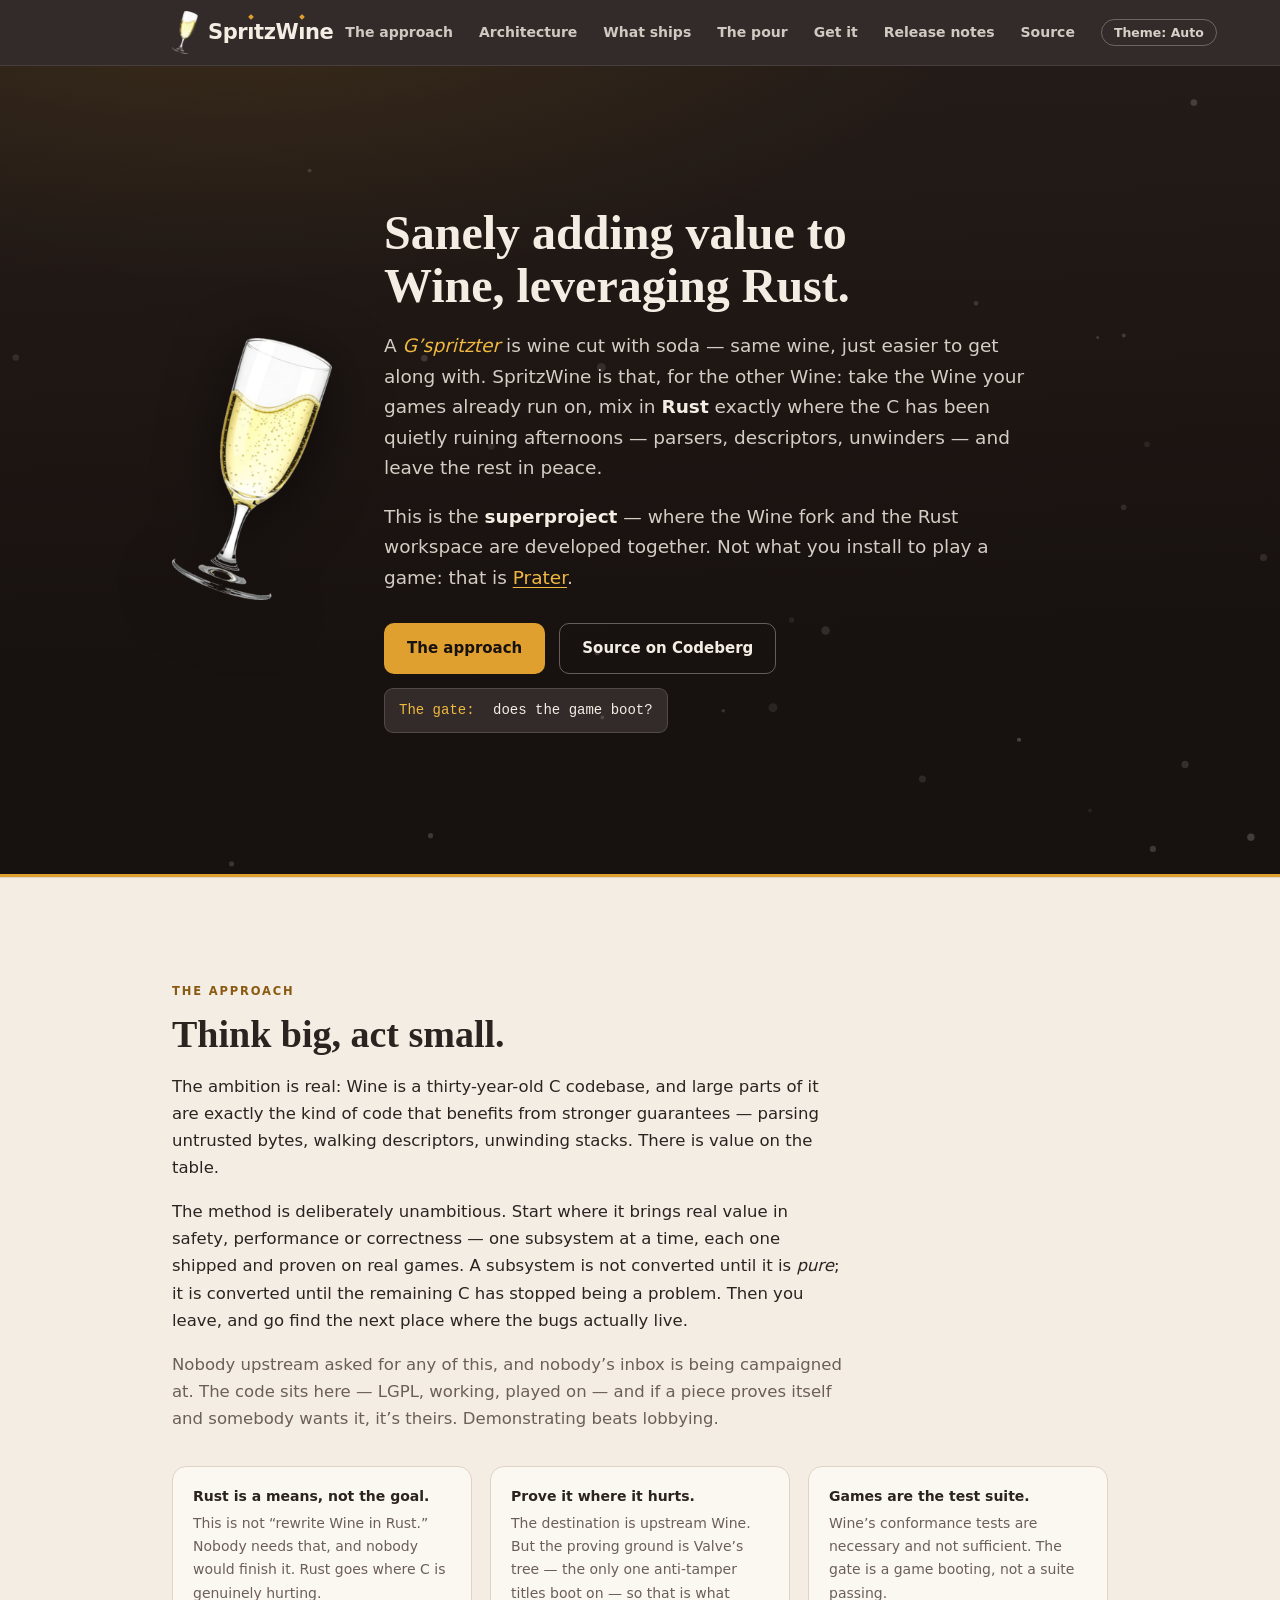
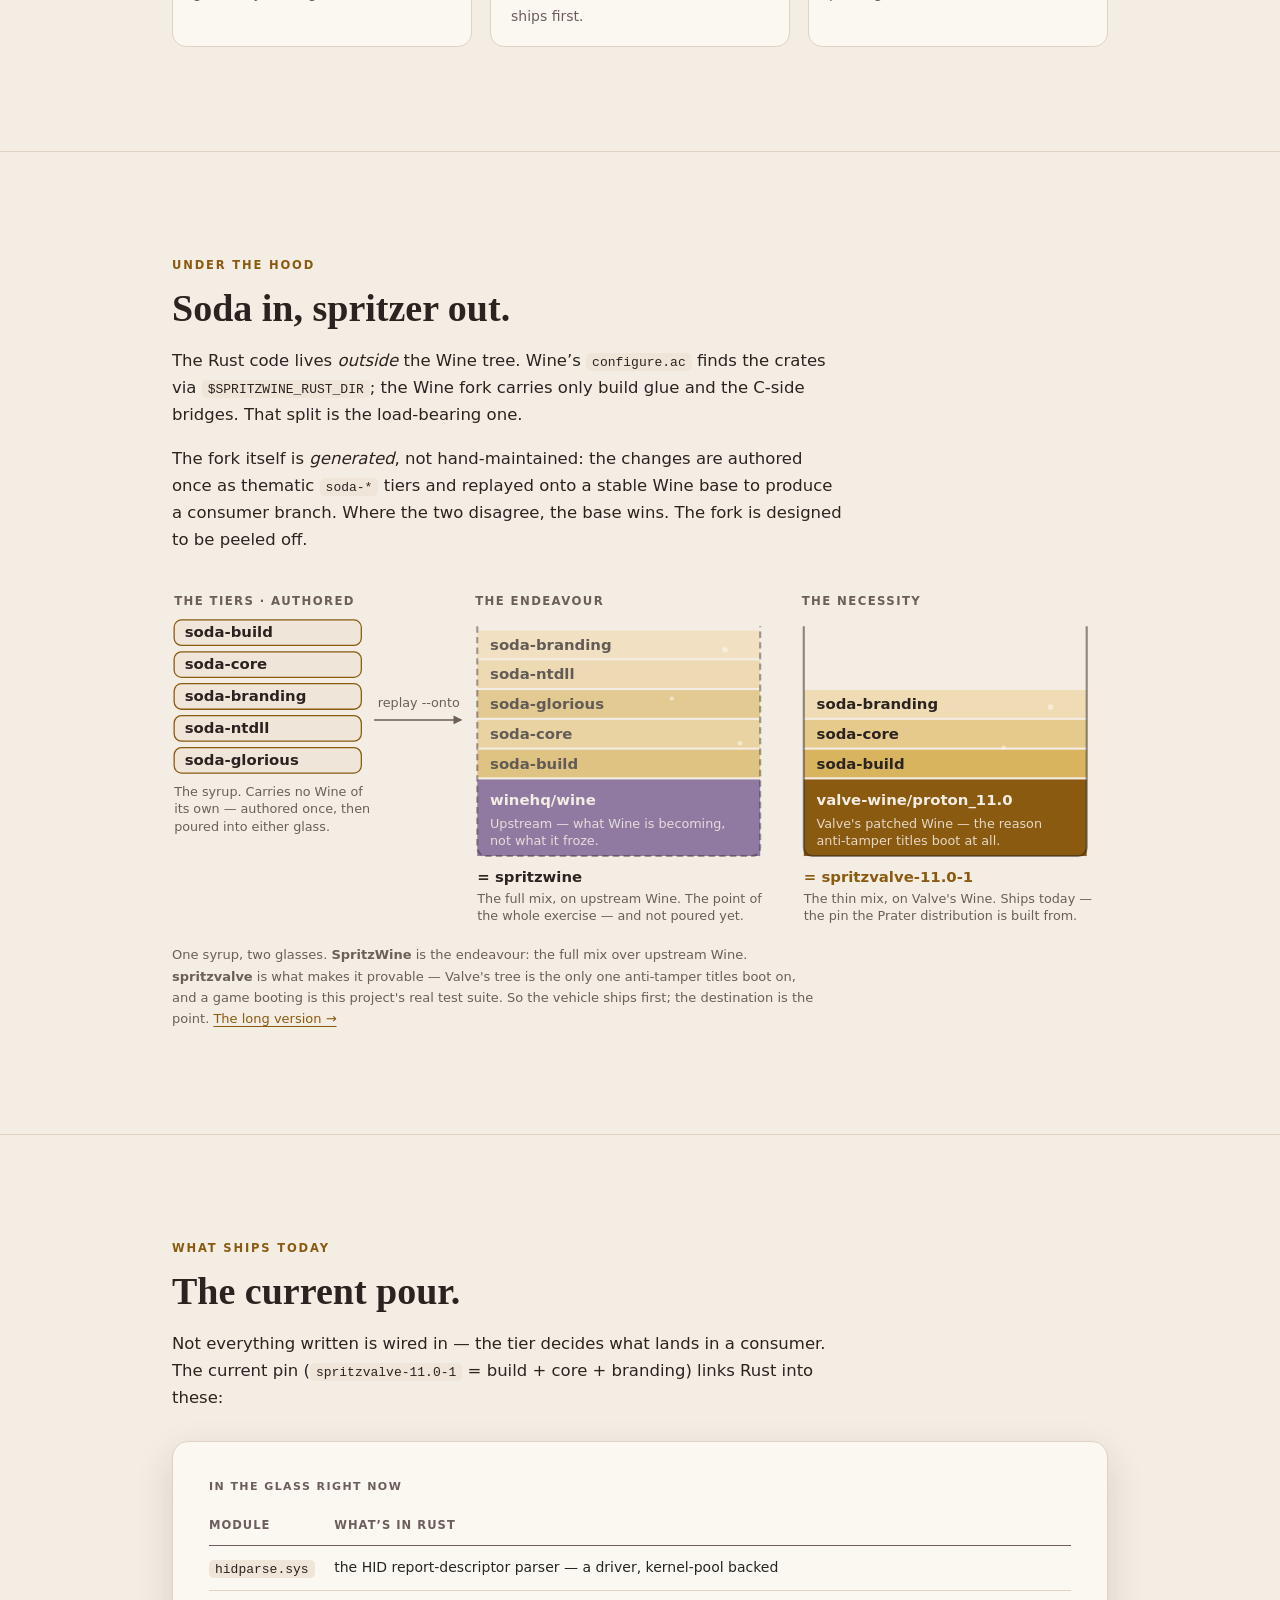
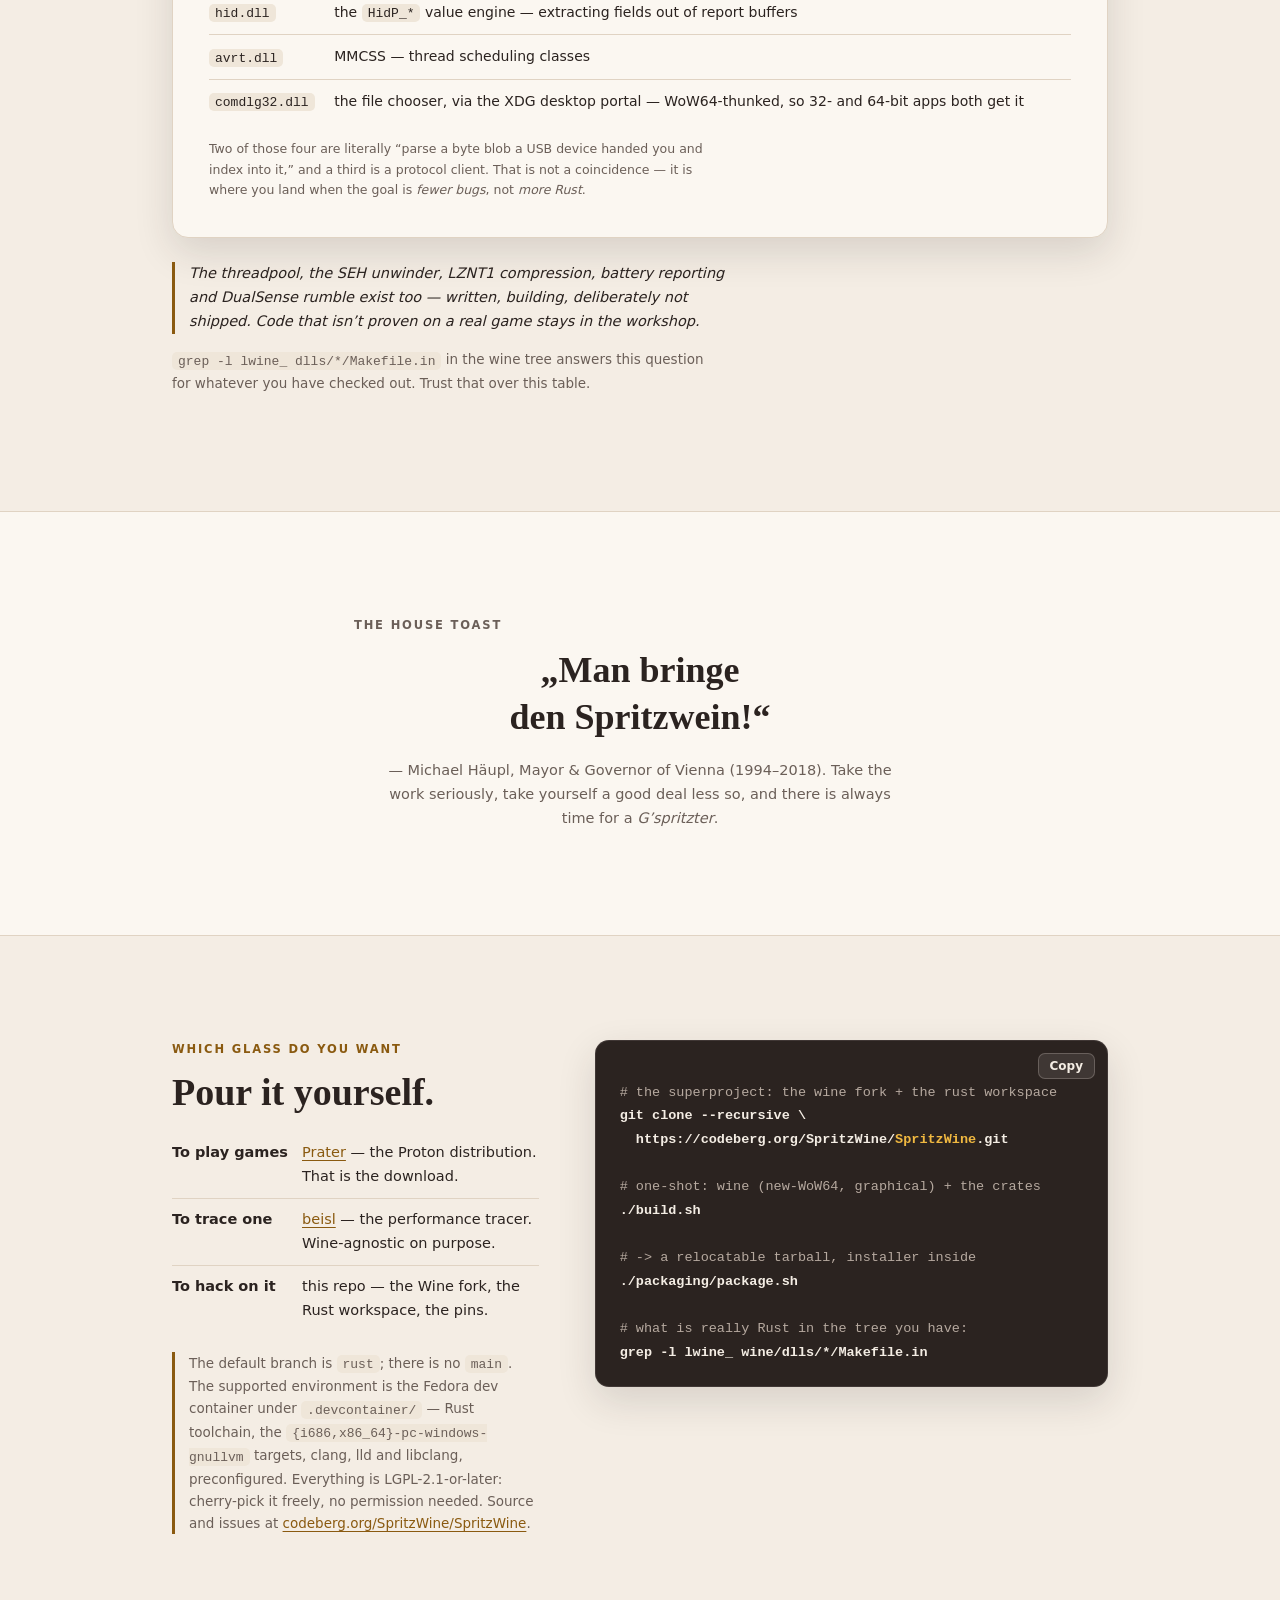
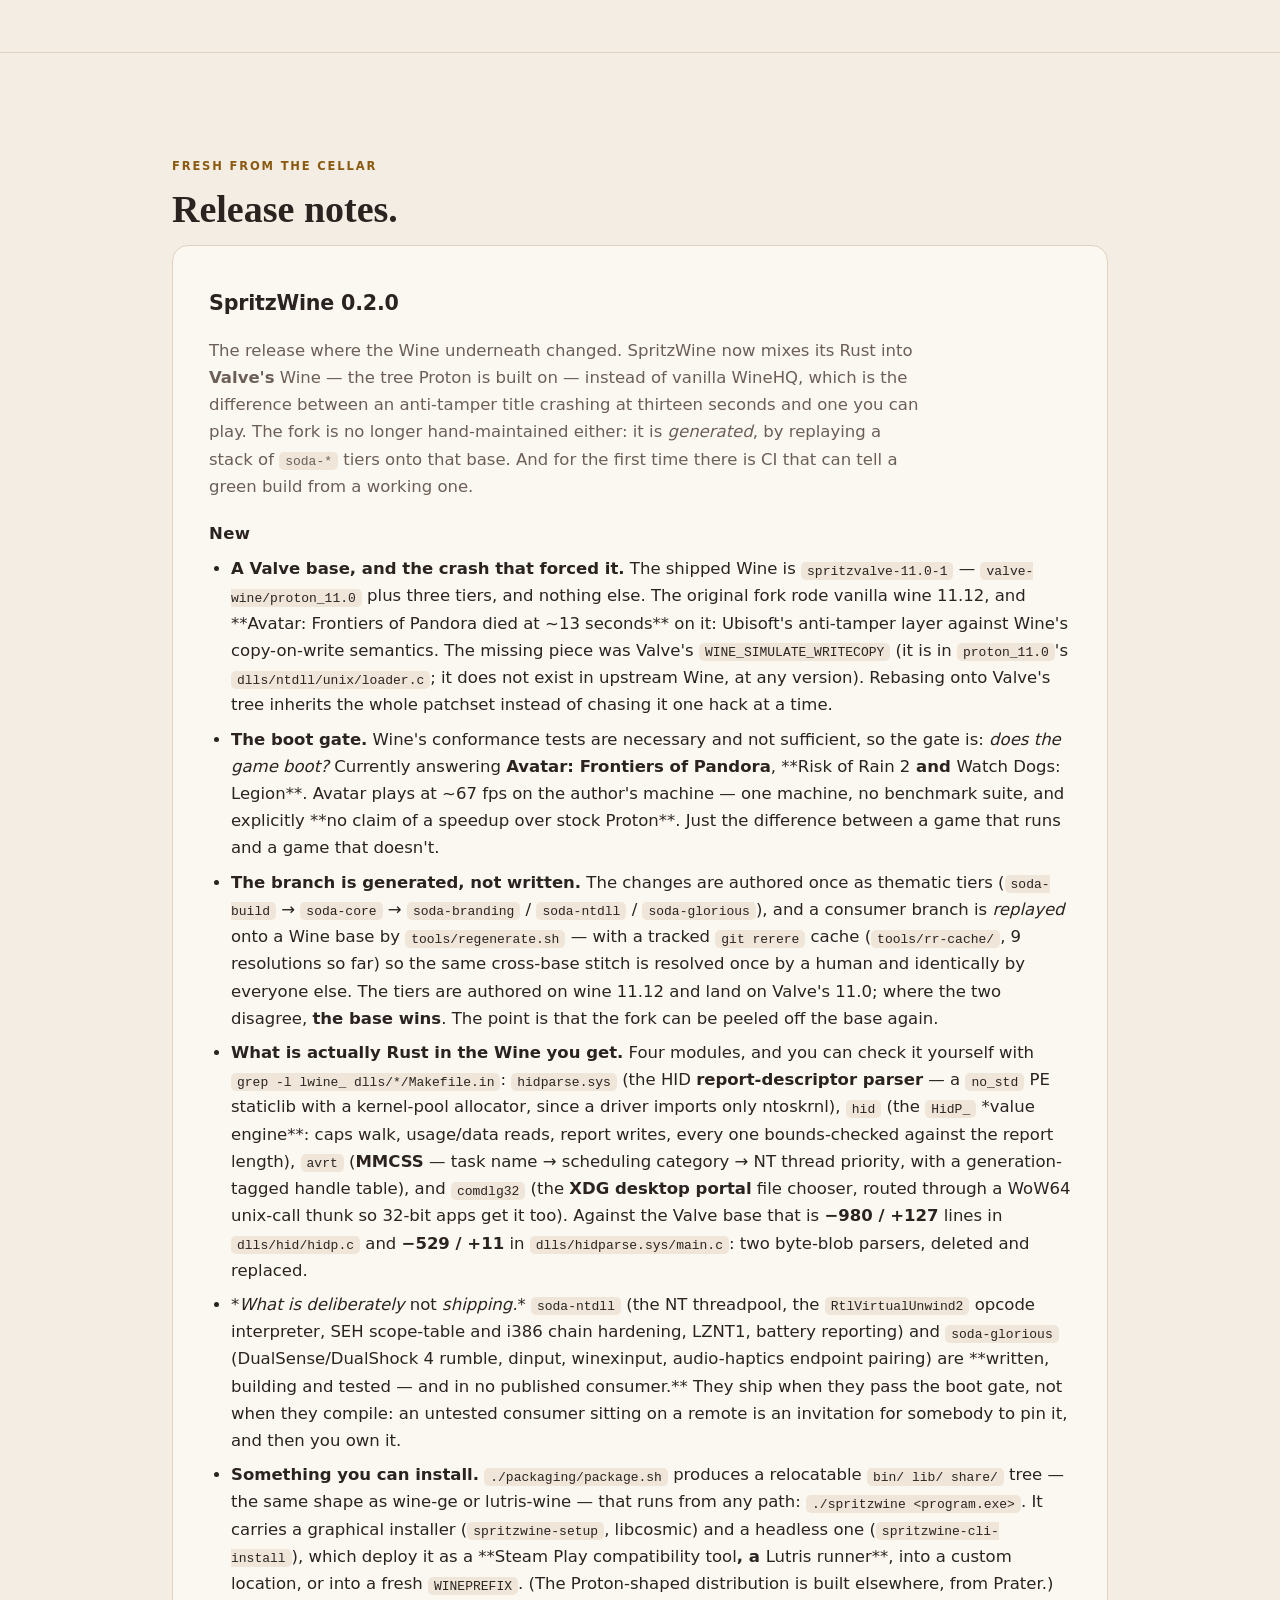
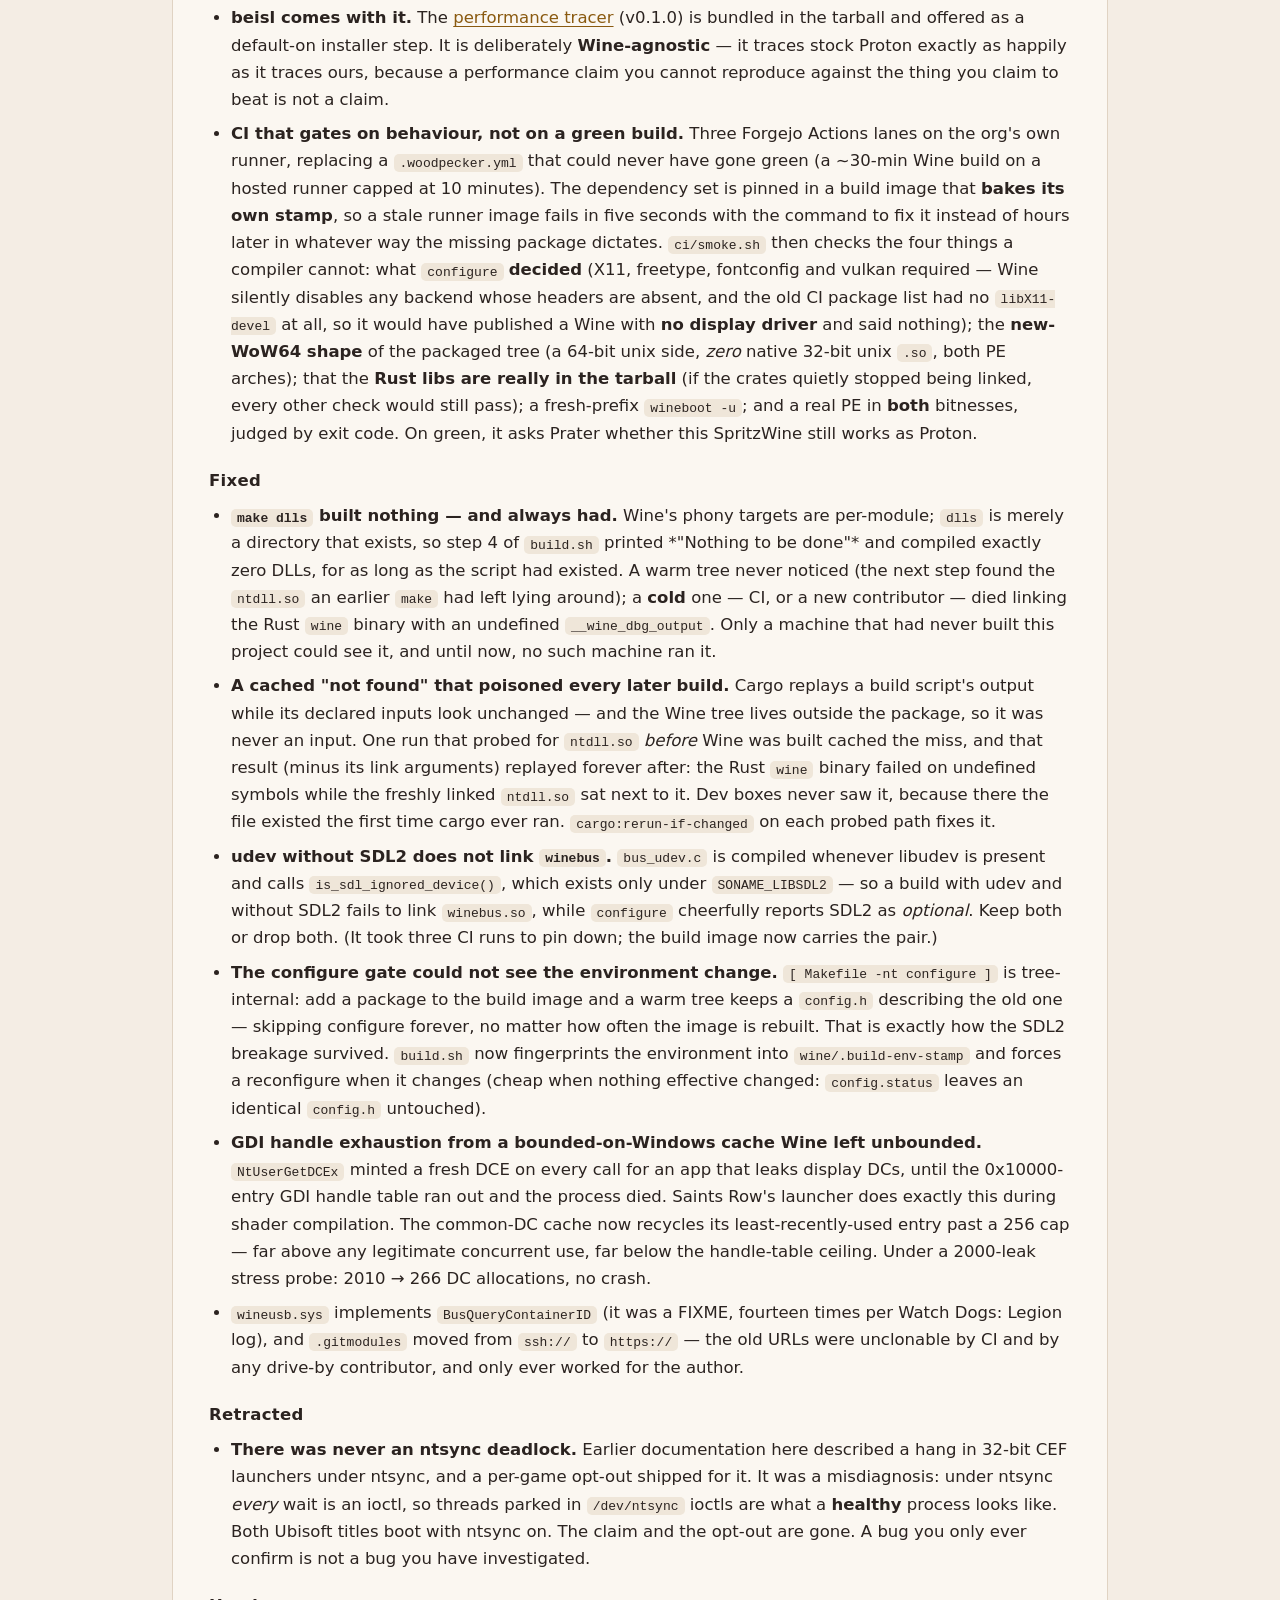
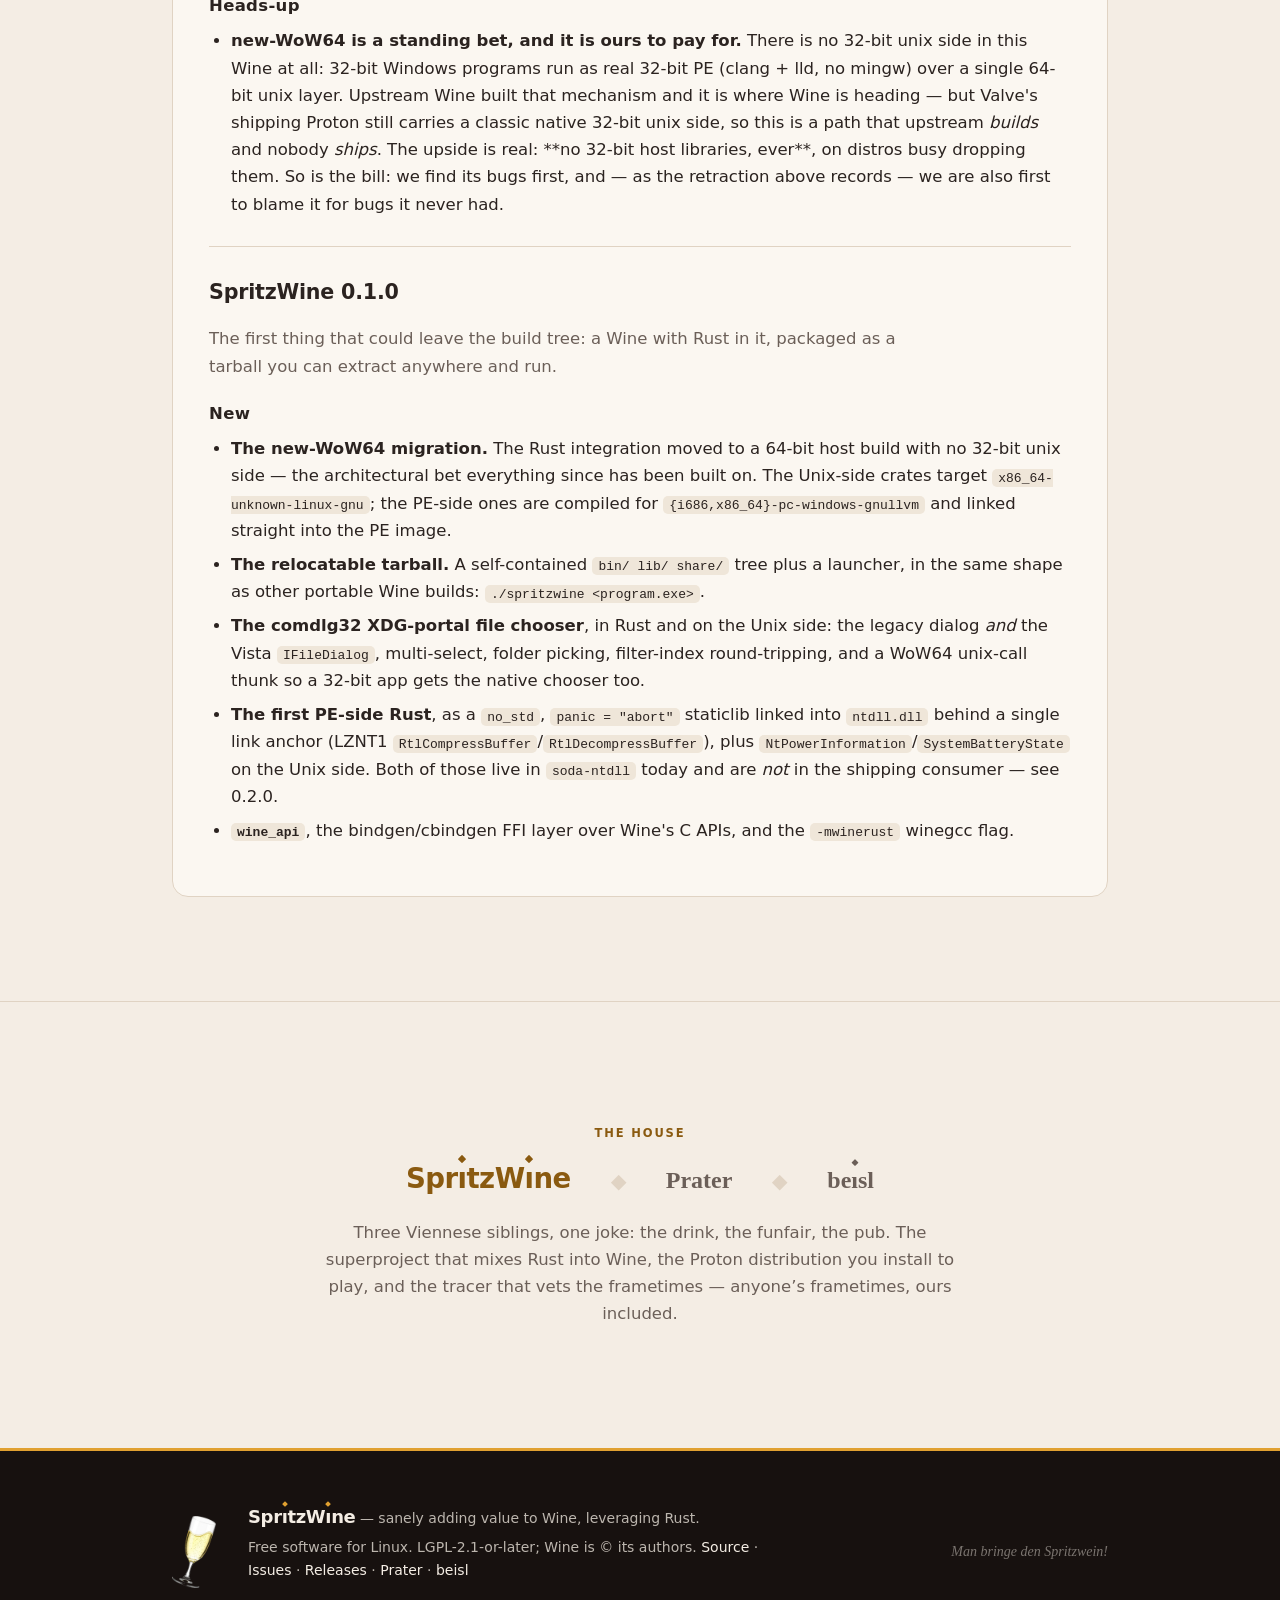
==== index.html @ 603d0816 "The SpritzWine landing page A sibling of the beisl page — same design system (tokens, type scale, se" ====
<!doctype html>
<html lang="en">
<head>
<meta charset="utf-8">
<meta name="viewport" content="width=device-width, initial-scale=1">
<title>SpritzWine — sanely adding value to Wine, leveraging Rust</title>
<meta name="description" content="SpritzWine integrates Rust into Wine — targeted, modular, proven on real games. The superproject: the Wine fork, the Rust workspace, and the tooling that ties them together.">
<link rel="icon" type="image/png" href="assets/spritzwine.png">
<link rel="stylesheet" href="assets/style.css">
<script>
/* apply a stored theme before first paint to avoid a flash */
(function () {
  try {
    var t = localStorage.getItem("spritzwine-theme");
    if (t === "light" || t === "dark") document.documentElement.setAttribute("data-theme", t);
  } catch (e) {}
})();
</script>
</head>
<body>
<a class="skip-link" href="#main">Skip to content</a>

<header class="site-header">
  <div class="wrap bar">
    <a class="brand" href="#top" aria-label="SpritzWine — home">
      <img src="assets/spritzwine.png" alt="" width="26" height="42">
      <span class="wordmark">Spr<span class="i">ı<span class="tick" aria-hidden="true"></span></span>tzW<span class="i">ı<span class="tick" aria-hidden="true"></span></span>ne</span>
    </a>
    <nav aria-label="Site">
      <a href="#approach" class="hide-sm">The approach</a>
      <a href="#architecture" class="hide-sm">Architecture</a>
      <a href="#shipped" class="hide-xs">What ships</a>
      <a href="the-pour.html" class="hide-sm">The pour</a>
      <a href="#get" class="hide-sm">Get it</a>
      <a href="#notes" class="hide-sm">Release notes</a>
      <a href="https://codeberg.org/SpritzWine/SpritzWine" rel="external">Source</a>
      <button id="theme-toggle" class="theme-toggle" type="button">Theme: Auto</button>
    </nav>
  </div>
</header>

<main id="main">

<!-- HERO -->
<section class="hero" id="top" aria-label="Introduction">
  <canvas id="hero-bubbles" aria-hidden="true"></canvas>
  <div class="wrap">
    <div class="hero-lockup">
      <img class="glass" src="assets/spritzwine.png" alt="" width="220" height="360">
      <div class="hero-body">
        <h1 class="hero-headline">Sanely adding value to Wine, leveraging Rust.</h1>
        <p class="lede">
          A <em>G’spritzter</em> is wine cut with soda — same wine, just easier to
          get along with. SpritzWine is that, for the other Wine: take the Wine your
          games already run on, mix in <b>Rust</b> exactly where the C has been quietly
          ruining afternoons — parsers, descriptors, unwinders — and leave the rest
          in peace.
        </p>
        <p class="lede">
          This is the <b>superproject</b> — where the Wine fork and the Rust workspace
          are developed together. Not what you install to play a game: that is
          <a class="hero-link" href="https://codeberg.org/SpritzWine/SpritzWine-Prater" rel="external">Prater</a>.
        </p>
        <div class="hero-cta">
          <a class="btn btn-primary" href="#approach">The approach</a>
          <a class="btn btn-ghost" href="https://codeberg.org/SpritzWine/SpritzWine" rel="external">Source on Codeberg</a>
          <code class="hero-cmd"><span class="prompt">The gate:</span> does the game boot?</code>
        </div>
      </div>
    </div>
  </div>
</section>

<!-- THE APPROACH -->
<section id="approach" aria-labelledby="approach-h">
  <div class="wrap">
    <p class="kicker">The approach</p>
    <h2 id="approach-h">Think big, act small.</h2>
    <p>
      The ambition is real: Wine is a thirty-year-old C codebase, and large parts
      of it are exactly the kind of code that benefits from stronger guarantees —
      parsing untrusted bytes, walking descriptors, unwinding stacks. There is value
      on the table.
    </p>
    <p>
      The method is deliberately unambitious. Start where it brings real value in
      safety, performance or correctness — one subsystem at a time, each one shipped
      and proven on real games. A subsystem is not converted until it is <em>pure</em>;
      it is converted until the remaining C has stopped being a problem. Then you
      leave, and go find the next place where the bugs actually live.
    </p>
    <p class="muted">
      Nobody upstream asked for any of this, and nobody’s inbox is being campaigned
      at. The code sits here — LGPL, working, played on — and if a piece proves
      itself and somebody wants it, it’s theirs. Demonstrating beats lobbying.
    </p>

    <div class="claims" role="list">
      <div class="claim" role="listitem">
        <b>Rust is a means, not the goal.</b>
        This is not “rewrite Wine in Rust.” Nobody needs that, and nobody would
        finish it. Rust goes where C is genuinely hurting.
      </div>
      <div class="claim" role="listitem">
        <b>Prove it where it hurts.</b>
        The destination is upstream Wine. But the proving ground is Valve’s tree —
        the only one anti-tamper titles boot on — so that is what ships first.
      </div>
      <div class="claim" role="listitem">
        <b>Games are the test suite.</b>
        Wine’s conformance tests are necessary and not sufficient. The gate is a
        game booting, not a suite passing.
      </div>
    </div>
  </div>
</section>

<!-- ARCHITECTURE -->
<section id="architecture" aria-labelledby="arch-h">
  <div class="wrap">
    <div>
        <p class="kicker">Under the hood</p>
        <h2 id="arch-h">Soda in, spritzer out.</h2>
        <p>
          The Rust code lives <em>outside</em> the Wine tree. Wine’s
          <code>configure.ac</code> finds the crates via
          <code>$SPRITZWINE_RUST_DIR</code>; the Wine fork carries only build glue
          and the C-side bridges. That split is the load-bearing one.
        </p>
        <p>
          The fork itself is <em>generated</em>, not hand-maintained: the changes are
          authored once as thematic <code>soda-*</code> tiers and replayed onto a
          stable Wine base to produce a consumer branch. Where the two disagree, the
          base wins. The fork is designed to be peeled off.
        </p>
      </div>

      <figure class="arch-fig arch-fig-wide">
        <svg viewBox="0 0 880 322" role="img"
             aria-label="How a consumer branch is poured. On the left, five authored soda tiers: soda-build, soda-core, soda-branding, soda-ntdll and soda-glorious. An arrow labelled replay --onto points to two glasses. The first, SpritzWine, is the endeavour: an upstream WineHQ base with all five tiers poured on top, drawn with a dashed outline because it has not been regenerated from the tiers yet. The second, spritzvalve, is the necessity: Valve&#39;s proton_11.0 base carrying only soda-build, soda-core and soda-branding. It is solid because it ships today, and it is the pin the Prater distribution is built from.">
          <defs>
            <marker id="arrowhead" viewBox="0 0 8 8" refX="7" refY="4"
                    markerWidth="6" markerHeight="6" orient="auto">
              <path d="M0 0 L8 4 L0 8 z" class="arrowhead"/>
            </marker>
          </defs>

          <!-- the tiers, as authored -->
          <text class="kick" x="2" y="16">The tiers · authored</text>
          <rect class="chip" x="2" y="30" width="176" height="24" rx="7"/>
          <text class="label" x="12" y="46">soda-build</text>
          <rect class="chip" x="2" y="60" width="176" height="24" rx="7"/>
          <text class="label" x="12" y="76">soda-core</text>
          <rect class="chip" x="2" y="90" width="176" height="24" rx="7"/>
          <text class="label" x="12" y="106">soda-branding</text>
          <rect class="chip" x="2" y="120" width="176" height="24" rx="7"/>
          <text class="label" x="12" y="136">soda-ntdll</text>
          <rect class="chip" x="2" y="150" width="176" height="24" rx="7"/>
          <text class="label" x="12" y="166">soda-glorious</text>
          <text class="sub" x="2" y="196">The syrup. Carries no Wine of</text>
          <text class="sub" x="2" y="212">its own — authored once, then</text>
          <text class="sub" x="2" y="228">poured into either glass.</text>

          <!-- the pour -->
          <text class="sub" x="232" y="112" text-anchor="middle">replay --onto</text>
          <path class="arrow" d="M190 124 H 272" marker-end="url(#arrowhead)"/>

          <!-- glass 1: SpritzWine, the endeavour -->
          <text class="kick" x="285" y="16">The endeavour</text>
          <g class="band-planned">
            <rect class="soda-3" x="287" y="40" width="266" height="26"/>
            <text class="label on-soda" x="299" y="58">soda-branding</text>
            <rect class="soda-5" x="287" y="68" width="266" height="26"/>
            <text class="label on-soda" x="299" y="86">soda-ntdll</text>
            <rect class="soda-4" x="287" y="96" width="266" height="26"/>
            <text class="label on-soda" x="299" y="114">soda-glorious</text>
            <rect class="soda-2" x="287" y="124" width="266" height="26"/>
            <text class="label on-soda" x="299" y="142">soda-core</text>
            <rect class="soda-1" x="287" y="152" width="266" height="26"/>
            <text class="label on-soda" x="299" y="170">soda-build</text>
            <rect class="wine-base-up" x="287" y="180" width="266" height="72"/>
            <text class="label on-wine" x="299" y="204">winehq/wine</text>
            <text class="sub on-wine-dim" x="299" y="226">Upstream — what Wine is becoming,</text>
            <text class="sub on-wine-dim" x="299" y="242">not what it froze.</text>
          </g>
          <circle class="fizz" cx="520" cy="58" r="2.6"/>
          <circle class="fizz" cx="470" cy="104" r="2"/>
          <circle class="fizz" cx="534" cy="146" r="2.2"/>
          <path class="glass-planned" d="M287 36 V 244 a 8 8 0 0 0 8 8 H 545 a 8 8 0 0 0 8 -8 V 36"/>
          <text class="label goal" x="287" y="276">= spritzwine</text>
          <text class="sub" x="287" y="296">The full mix, on upstream Wine. The point of</text>
          <text class="sub" x="287" y="312">the whole exercise — and not poured yet.</text>

          <!-- glass 2: spritzvalve, the necessity -->
          <text class="kick" x="592" y="16">The necessity</text>
          <rect class="soda-3" x="594" y="96" width="266" height="26"/>
          <text class="label on-soda" x="606" y="114">soda-branding</text>
          <rect class="soda-2" x="594" y="124" width="266" height="26"/>
          <text class="label on-soda" x="606" y="142">soda-core</text>
          <rect class="soda-1" x="594" y="152" width="266" height="26"/>
          <text class="label on-soda" x="606" y="170">soda-build</text>
          <rect class="wine-base" x="594" y="180" width="266" height="72"/>
          <text class="label on-wine" x="606" y="204">valve-wine/proton_11.0</text>
          <text class="sub on-wine-dim" x="606" y="226">Valve&#39;s patched Wine — the reason</text>
          <text class="sub on-wine-dim" x="606" y="242">anti-tamper titles boot at all.</text>
          <circle class="fizz" cx="826" cy="112" r="2.6"/>
          <circle class="fizz" cx="782" cy="150" r="2"/>
          <path class="glass-body" d="M594 36 V 244 a 8 8 0 0 0 8 8 H 852 a 8 8 0 0 0 8 -8 V 36"/>
          <text class="label out" x="594" y="276">= spritzvalve-11.0-1</text>
          <text class="sub" x="594" y="296">The thin mix, on Valve&#39;s Wine. Ships today —</text>
          <text class="sub" x="594" y="312">the pin the Prater distribution is built from.</text>
        </svg>
        <figcaption>
          One syrup, two glasses. <strong>SpritzWine</strong> is the endeavour: the full mix over
          upstream Wine. <strong>spritzvalve</strong> is what makes it provable — Valve&#39;s tree is
          the only one anti-tamper titles boot on, and a game booting is this project&#39;s real test
          suite. So the vehicle ships first; the destination is the point.
          <a href="the-pour.html">The long version →</a>
        </figcaption>
      </figure>
  </div>
</section>

<!-- WHAT SHIPS -->
<section id="shipped" aria-labelledby="shipped-h">
  <div class="wrap">
    <p class="kicker">What ships today</p>
    <h2 id="shipped-h">The current pour.</h2>
    <p>
      Not everything written is wired in — the tier decides what lands in a consumer.
      The current pin (<code>spritzvalve-11.0-1</code> = build + core + branding)
      links Rust into these:
    </p>

    <div class="card tier-card">
      <table class="tier-table">
        <caption>In the glass right now</caption>
        <thead>
          <tr><th scope="col">Module</th><th scope="col">What’s in Rust</th></tr>
        </thead>
        <tbody>
          <tr>
            <th scope="row"><code>hidparse.sys</code></th>
            <td>the HID report-descriptor parser — a driver, kernel-pool backed</td>
          </tr>
          <tr>
            <th scope="row"><code>hid.dll</code></th>
            <td>the <code>HidP_*</code> value engine — extracting fields out of report buffers</td>
          </tr>
          <tr>
            <th scope="row"><code>avrt.dll</code></th>
            <td>MMCSS — thread scheduling classes</td>
          </tr>
          <tr>
            <th scope="row"><code>comdlg32.dll</code></th>
            <td>the file chooser, via the XDG desktop portal — WoW64-thunked, so 32-
              and 64-bit apps both get it</td>
          </tr>
        </tbody>
      </table>
      <p class="cov-hint">
        Two of those four are literally “parse a byte blob a USB device handed you and
        index into it,” and a third is a protocol client. That is not a coincidence —
        it is where you land when the goal is <em>fewer bugs</em>, not <em>more Rust</em>.
      </p>
    </div>

    <p class="aside-note">
      The threadpool, the SEH unwinder, LZNT1 compression, battery reporting and
      DualSense rumble exist too — written, building, deliberately not shipped.
      Code that isn’t proven on a real game stays in the workshop.
    </p>

    <p class="muted small">
      <code class="long">grep -l lwine_ dlls/*/Makefile.in</code> in the wine tree answers
      this question for whatever you have checked out. Trust that over this table.
    </p>
  </div>
</section>

<!-- QUOTE -->
<section class="interlude" aria-labelledby="quote-h">
  <div class="wrap">
    <p class="kicker" id="quote-h">The house toast</p>
    <blockquote class="quote" lang="de-AT">„Man bringe den Spritzwein!“</blockquote>
    <p class="attrib">
      — Michael Häupl, Mayor &amp; Governor of Vienna (1994–2018). Take the work
      seriously, take yourself a good deal less so, and there is always time for a
      <em>G’spritzter</em>.
    </p>
  </div>
</section>

<!-- GET IT -->
<section id="get" aria-labelledby="get-h">
  <div class="wrap install-grid">
    <div>
      <p class="kicker">Which glass do you want</p>
      <h2 id="get-h">Pour it yourself.</h2>
      <ul class="entry-list">
        <li><span class="ctx">To play games</span>
          <span><a href="https://codeberg.org/SpritzWine/SpritzWine-Prater" rel="external">Prater</a>
            — the Proton distribution. That is the download.</span></li>
        <li><span class="ctx">To trace one</span>
          <span><a href="https://codeberg.org/SpritzWine/beisl" rel="external">beisl</a>
            — the performance tracer. Wine-agnostic on purpose.</span></li>
        <li><span class="ctx">To hack on it</span>
          <span>this repo — the Wine fork, the Rust workspace, the pins.</span></li>
      </ul>
      <p class="status-note">
        The default branch is <code>rust</code>; there is no <code>main</code>. The
        supported environment is the Fedora dev container under
        <code>.devcontainer/</code> — Rust toolchain, the
        <code class="long">{i686,x86_64}-pc-windows-gnullvm</code> targets, clang, lld
        and libclang, preconfigured. Everything is LGPL-2.1-or-later: cherry-pick it
        freely, no permission needed. Source and issues at
        <a href="https://codeberg.org/SpritzWine/SpritzWine" rel="external">codeberg.org/SpritzWine/SpritzWine</a>.
      </p>
    </div>
    <div class="codeblock">
      <button id="copy-cmd" class="copy-btn" type="button"
              aria-label="Copy the clone command">Copy</button>
<pre><code><span class="c"># the superproject: the wine fork + the rust workspace</span>
<span class="cmd">git clone --recursive \
  https://codeberg.org/SpritzWine/<span class="hl">SpritzWine</span>.git</span>

<span class="c"># one-shot: wine (new-WoW64, graphical) + the crates</span>
<span class="cmd">./build.sh</span>

<span class="c"># -&gt; a relocatable tarball, installer inside</span>
<span class="cmd">./packaging/package.sh</span>

<span class="c"># what is really Rust in the tree you have:</span>
<span class="cmd">grep -l lwine_ wine/dlls/*/Makefile.in</span></code></pre>
    </div>
  </div>
</section>

<!-- RELEASE NOTES -->
<section id="notes" aria-labelledby="notes-h">
  <div class="wrap">
    <p class="kicker">Fresh from the cellar</p>
    <h2 id="notes-h">Release notes.</h2>
    <div id="release-notes" class="release-notes card">
      <!-- site.js replaces this with releasenotes.md (same-origin fetch, relative
           path). Under file:// — or if the fetch fails — this fallback stays. -->
      <p>Read the current
        <a href="https://codeberg.org/SpritzWine/SpritzWine/releases"
           rel="external">release notes on Codeberg</a>.</p>
    </div>
  </div>
</section>

<!-- FAMILY -->
<section class="family" aria-labelledby="family-h">
  <div class="wrap">
    <p class="kicker" id="family-h">The house</p>
    <div class="sibs" aria-label="The Viennese family: SpritzWine, Prater, and Beisl">
      <span class="self wordmark">Spr<span class="i">ı<span class="tick" aria-hidden="true"></span></span>tzW<span class="i">ı<span class="tick" aria-hidden="true"></span></span>ne</span>
      <span class="dotsep" aria-hidden="true">◆</span>
      <span class="other">Prater</span>
      <span class="dotsep" aria-hidden="true">◆</span>
      <span class="other sib-beisl wordmark">be<span class="i">ı<span class="tick" aria-hidden="true"></span></span>sl</span>
    </div>
    <p class="muted">
      Three Viennese siblings, one joke: the drink, the funfair, the pub. The
      superproject that mixes Rust into Wine, the Proton distribution you install to
      play, and the tracer that vets the frametimes — anyone’s frametimes, ours
      included.
    </p>
  </div>
</section>

</main>

<footer class="site-footer">
  <div class="wrap cols">
    <img class="glass-icon" src="assets/spritzwine.png" alt="The SpritzWine glass" width="44" height="72">
    <div>
      <span class="wordmark">Spr<span class="i">ı<span class="tick" aria-hidden="true"></span></span>tzW<span class="i">ı<span class="tick" aria-hidden="true"></span></span>ne</span>
      — sanely adding value to Wine, leveraging Rust.
      <p class="fine">
        Free software for Linux. LGPL-2.1-or-later; Wine is © its authors.
        <a href="https://codeberg.org/SpritzWine/SpritzWine" rel="external">Source</a> ·
        <a href="https://codeberg.org/SpritzWine/SpritzWine/issues" rel="external">Issues</a> ·
        <a href="https://codeberg.org/SpritzWine/SpritzWine/releases" rel="external">Releases</a> ·
        <a href="https://codeberg.org/SpritzWine/SpritzWine-Prater" rel="external">Prater</a> ·
        <a href="https://codeberg.org/SpritzWine/beisl" rel="external">beisl</a>
      </p>
    </div>
    <span class="easter" lang="de-AT" aria-hidden="true">Man bringe den Spritzwein!</span>
  </div>
</footer>

<script src="assets/site.js"></script>
</body>
</html>
---- assets/style.css ----
/* ============================================================
   SpritzWine — landing page
   Sibling design system to Beisl: same tokens, same rhythm,
   same hairlines — its own drink.
   Shared family surfaces:
     Kaffeehauscreme #F4EDE4 · Wirtshausholz #2B2320 / #17110F
   SpritzWine signature: the G'spritzter gold.
     Gold          #E0A030  — chrome on dark (hero, header, footer)
     Gold hell     #F0B840  — hover / focus lift on dark
     Gold tief     #8A5A10  — chrome on light: the same gold, one
                              shade down the cellar, so link and
                              kicker text clear 4.5:1 on cream
   Beisl's rule holds here too: the signature colour is chrome. The
   figure's ink (the pour bands) is its own fixed set, so it reads
   identically in both themes.
   ============================================================ */

:root {
  --cream: #f4ede4;
  --wood-deep: #17110f;
  --gold: #e0a030;
  --gold-light: #f0b840;
  --gold-deep: #8a5a10;

  /* the pour — figure ink, fixed in both themes (contrast is checked
     against the band fill, not against the page) */
  --pour-wine: #8a5a10;
  --pour-wine-up: #6b4f8a;          /* upstream WineHQ base — a different vintage, on purpose */
  --pour-soda-1: #d8b45e;
  --pour-soda-2: #e6ca8b;
  --pour-soda-3: #f0dcb4;
  --pour-soda-4: #ddbd74;
  --pour-soda-5: #ebd4a0;

  /* light theme (default) */
  --ground: #f4ede4;
  --panel: #fbf7f1;
  --panel-2: #efe6d9;
  --ink: #2b2320;
  --muted: #6b5f58;
  --hair: #e0d3c3;
  --accent: var(--gold-deep);
  --on-accent: #f4ede4;
  --code-bg: #2b2320;
  --code-ink: #f4ede4;
  --shadow: 0 14px 38px rgba(43, 35, 32, 0.14);

  --serif: "Iowan Old Style", "Palatino Linotype", Palatino, "Book Antiqua",
    Georgia, ui-serif, serif;
  --sans: ui-sans-serif, system-ui, "Segoe UI", Roboto, "Noto Sans",
    "Helvetica Neue", Arial, sans-serif;
  --mono: ui-monospace, "Cascadia Code", "SF Mono", Menlo, Consolas,
    "Liberation Mono", monospace;

  color-scheme: light dark;
}

@media (prefers-color-scheme: dark) {
  :root {
    --ground: #1e1815;
    --panel: #29211d;
    --panel-2: #322822;
    --ink: #f4ede4;
    --muted: #b6a99f;
    --hair: #3a2f2a;
    --accent: var(--gold);
    --on-accent: #17110f;
    --code-bg: #17110f;
    --code-ink: #f4ede4;
    --shadow: 0 14px 38px rgba(0, 0, 0, 0.4);
  }
}
/* explicit override from the theme toggle — must beat the media query both ways */
:root[data-theme="light"] {
  --ground: #f4ede4; --panel: #fbf7f1; --panel-2: #efe6d9;
  --ink: #2b2320; --muted: #6b5f58; --hair: #e0d3c3;
  --accent: var(--gold-deep); --on-accent: #f4ede4;
  --code-bg: #2b2320; --code-ink: #f4ede4;
  --shadow: 0 14px 38px rgba(43, 35, 32, 0.14);
  color-scheme: light;
}
:root[data-theme="dark"] {
  --ground: #1e1815; --panel: #29211d; --panel-2: #322822;
  --ink: #f4ede4; --muted: #b6a99f; --hair: #3a2f2a;
  --accent: var(--gold); --on-accent: #17110f;
  --code-bg: #17110f; --code-ink: #f4ede4;
  --shadow: 0 14px 38px rgba(0, 0, 0, 0.4);
  color-scheme: dark;
}

/* ---------- base ---------- */

* { box-sizing: border-box; }
html { scroll-behavior: smooth; }
@media (prefers-reduced-motion: reduce) {
  html { scroll-behavior: auto; }
  *, *::before, *::after {
    animation-duration: 0.01ms !important;
    animation-iteration-count: 1 !important;
    transition-duration: 0.01ms !important;
  }
}

body {
  margin: 0;
  background: var(--ground);
  color: var(--ink);
  font-family: var(--sans);
  font-size: 16.5px;
  line-height: 1.65;
  -webkit-font-smoothing: antialiased;
  text-rendering: optimizeLegibility;
}

.wrap { max-width: 1024px; margin: 0 auto; padding: 0 clamp(20px, 5vw, 44px); }

h1, h2 { font-family: var(--serif); font-weight: 600; letter-spacing: 0; text-wrap: balance; }
h2 { font-size: clamp(26px, 4vw, 38px); line-height: 1.14; margin: 0 0 14px; }
h3 { font-family: var(--sans); font-size: 16px; font-weight: 650; margin: 0 0 6px; letter-spacing: -0.01em; }
p { max-width: 64ch; }
section p + p { margin-top: 14px; }
.muted { color: var(--muted); }
.small { font-size: 13.5px; }
a { color: var(--accent); text-underline-offset: 3px; }
a:hover { text-decoration-thickness: 2px; }

code {
  font-family: var(--mono); font-size: 13px;
  background: var(--panel-2);
  border-radius: 5px; padding: 1.5px 6px;
  white-space: nowrap;
}
/* long shell fragments must be allowed to wrap, or they blow out 360px */
code.long { white-space: pre-wrap; overflow-wrap: anywhere; }

:focus-visible {
  outline: 2px solid var(--accent);
  outline-offset: 3px;
  border-radius: 3px;
}
.hero :focus-visible, .site-header :focus-visible, .codeblock :focus-visible {
  outline-color: var(--gold-light);
}

.kicker {
  font-family: var(--sans);
  text-transform: uppercase;
  letter-spacing: 0.16em;
  font-size: 11.5px;
  font-weight: 700;
  color: var(--accent);
  margin: 0 0 12px;
}

section { padding: clamp(56px, 9vw, 104px) 0; }
section + section { border-top: 1px solid var(--hair); }

.skip-link {
  position: absolute; left: -9999px; top: 0; z-index: 100;
  background: var(--accent); color: var(--on-accent);
  padding: 10px 16px; border-radius: 0 0 8px 0;
  font-family: var(--sans); font-weight: 600; text-decoration: none;
}
.skip-link:focus { left: 0; }

/* ---------- wordmark: the i-dots are the bubble ticks ---------- */

.wordmark {
  font-family: var(--sans); font-weight: 650; letter-spacing: -0.02em;
  line-height: 1;
  display: inline-flex; align-items: baseline; white-space: nowrap;
}
.wordmark .i { position: relative; }
.wordmark .tick {
  position: absolute; left: 50%; top: -0.34em;
  width: 0.2em; height: 0.2em;
  background: var(--wm-tick, var(--accent));
  transform: translateX(-50%) rotate(45deg);
  border-radius: 12%;
}

/* ---------- header ---------- */

.site-header {
  position: sticky; top: 0; z-index: 20;
  background: color-mix(in srgb, var(--wood-deep) 88%, transparent);
  backdrop-filter: blur(10px);
  -webkit-backdrop-filter: blur(10px);
  border-bottom: 1px solid rgba(244, 237, 228, 0.1);
  color: var(--cream);
}
.site-header .bar {
  display: flex; align-items: center; gap: 12px;
  padding-top: 11px; padding-bottom: 11px;
}
.site-header .brand {
  display: inline-flex; align-items: center; gap: 10px;
  color: var(--cream); text-decoration: none;
}
.site-header .brand img { width: 26px; height: auto; display: block; }
.site-header .wordmark { font-size: 21px; --wm-tick: var(--gold); }
.site-header nav { margin-left: auto; display: flex; align-items: center; gap: clamp(10px, 2.5vw, 26px); }
.site-header nav a {
  color: rgba(244, 237, 228, 0.82); text-decoration: none;
  font-size: 14px; font-weight: 550; white-space: nowrap;
}
.site-header nav a:hover { color: var(--cream); text-decoration: underline; text-underline-offset: 4px; }
.theme-toggle {
  appearance: none;
  background: transparent;
  border: 1px solid rgba(244, 237, 228, 0.3);
  color: rgba(244, 237, 228, 0.85);
  border-radius: 999px;
  font-family: var(--sans); font-size: 12.5px; font-weight: 600;
  padding: 5px 12px;
  cursor: pointer;
  white-space: nowrap;
}
.theme-toggle:hover { border-color: rgba(244, 237, 228, 0.6); color: var(--cream); }
/* the wordmark is long — the bar sheds links before it sheds the brand */
@media (max-width: 900px) { .site-header nav a.hide-sm { display: none; } }
@media (max-width: 520px) {
  .site-header nav a.hide-xs { display: none; }
  .site-header .wordmark { font-size: 18px; }
  .site-header .brand img { width: 22px; }
  .site-header nav { gap: 10px; }
  .theme-toggle { padding: 5px 10px; font-size: 12px; }
}

/* ---------- hero: always the dim room, whatever the theme ----------
   The one loud section on the page. Carbonation drifts up behind it;
   everything after this is quiet. */

.hero {
  position: relative;
  overflow: hidden;
  background:
    radial-gradient(1200px 480px at 18% -10%, rgba(224, 160, 48, 0.12), transparent 62%),
    linear-gradient(178deg, #241c18 0%, var(--wood-deep) 74%);
  color: var(--cream);
  padding: clamp(72px, 11vw, 140px) 0 clamp(80px, 11vw, 148px);
  border-bottom: 3px solid var(--gold);
}
.hero canvas {
  position: absolute; inset: 0;
  width: 100%; height: 100%;
  display: block;
  pointer-events: none;
}
.hero .wrap { position: relative; }
.hero-lockup {
  display: grid;
  grid-template-columns: clamp(100px, 14vw, 160px) 1fr;
  gap: clamp(24px, 4.5vw, 52px);
  align-items: center;
}
.hero-lockup .glass {
  width: 100%; height: auto;
  filter: drop-shadow(0 14px 30px rgba(0, 0, 0, 0.5));
}
.hero-body { max-width: 64ch; }
.hero-headline {
  font-size: clamp(30px, 5vw, 48px);
  line-height: 1.12;
  color: var(--cream);
  margin: 0;
}
.hero .lede {
  font-size: clamp(16px, 2vw, 18.5px);
  color: rgba(244, 237, 228, 0.85);
  max-width: 56ch;
  margin: 18px 0 0;
}
.hero .lede em { font-style: italic; color: var(--gold-light); }
.hero .lede b { color: var(--cream); font-weight: 650; }
.hero .hero-link { color: var(--gold-light); }
.hero-cta { display: flex; flex-wrap: wrap; gap: 14px; align-items: center; margin-top: 30px; }
.hero-cmd {
  display: inline-flex; align-items: center; gap: 10px;
  font-family: var(--mono); font-size: 14px;
  color: rgba(244, 237, 228, 0.9);
  background: rgba(244, 237, 228, 0.07);
  border: 1px solid rgba(244, 237, 228, 0.16);
  border-radius: 9px;
  padding: 10px 14px;
  white-space: normal;
}
.hero-cmd .prompt { color: var(--gold-light); user-select: none; }

.btn {
  display: inline-flex; align-items: center; gap: 9px;
  font-family: var(--sans); font-weight: 650; font-size: 15px;
  text-decoration: none;
  border-radius: 10px;
  padding: 12px 22px;
  border: 1px solid transparent;
  cursor: pointer;
}
.btn-primary { background: var(--gold); color: var(--wood-deep); }
.btn-primary:hover { background: var(--gold-light); }
.btn-ghost { border-color: rgba(244, 237, 228, 0.35); color: var(--cream); }
.btn-ghost:hover { border-color: rgba(244, 237, 228, 0.7); }

@media (max-width: 640px) {
  .hero-lockup { grid-template-columns: 1fr; justify-items: center; text-align: center; }
  .hero-lockup .glass { width: 100px; }
  .hero-body { max-width: 100%; }
  .hero .lede { margin-inline: auto; }
  .hero-cta { justify-content: center; }
}

/* ---------- cards ---------- */

.card {
  background: var(--panel);
  border: 1px solid var(--hair);
  border-radius: 16px;
  padding: clamp(22px, 3.5vw, 36px);
}

/* ---------- the approach: three house rules ---------- */

.claims {
  margin-top: 34px;
  display: grid; grid-template-columns: repeat(3, 1fr);
  gap: 18px;
}
.claim {
  border: 1px solid var(--hair);
  border-radius: 14px;
  padding: 18px 20px;
  background: var(--panel);
  font-size: 14px; color: var(--muted);
}
.claim b { display: block; margin-bottom: 4px; color: var(--ink); font-weight: 650; }
@media (max-width: 780px) { .claims { grid-template-columns: 1fr; } }

/* ---------- two-column feature layout ---------- */

.split {
  display: grid;
  grid-template-columns: minmax(0, 5fr) minmax(0, 6fr);
  gap: clamp(28px, 5vw, 64px);
  align-items: center;
}
@media (max-width: 820px) { .split { grid-template-columns: 1fr; } }

/* ---------- the architecture figure: how a consumer is poured ----------
   Drawn, not photographed: inline SVG, themed through custom properties.
   The band fills are fixed in both themes so their label contrast is a
   property of the figure, not of the page. */

.arch-fig { margin: 0; }
/* The two-glass figure needs the full column: it is a diagram, not a decoration. */
.arch-fig-wide { margin-top: 34px; }
.arch-fig-wide figcaption { max-width: 78ch; }
.arch-fig svg { width: 100%; height: auto; display: block; overflow: visible; }
.arch-fig .kick {
  font-family: var(--sans); font-size: 11px; font-weight: 700;
  letter-spacing: 0.12em; text-transform: uppercase; fill: var(--muted);
}
.arch-fig .label {
  font-family: var(--sans); font-size: 14px; font-weight: 650; fill: var(--ink);
}
.arch-fig .label.held { fill: var(--muted); }
.arch-fig .label.out { fill: var(--accent); }
.arch-fig .sub { font-family: var(--sans); font-size: 12px; fill: var(--muted); }
.arch-fig .chip { fill: var(--panel-2); stroke: var(--accent); stroke-width: 1.2; }
.arch-fig .chip-held { fill: none; stroke: var(--hair); stroke-width: 1.2; stroke-dasharray: 4 3; }
.arch-fig .arrow { stroke: var(--muted); stroke-width: 1.4; fill: none; }
.arch-fig .arrowhead { fill: var(--muted); }
.arch-fig .wine-base { fill: var(--pour-wine); }
.arch-fig .wine-base-up { fill: var(--pour-wine-up); }
.arch-fig .soda-1 { fill: var(--pour-soda-1); }
.arch-fig .soda-2 { fill: var(--pour-soda-2); }
.arch-fig .soda-3 { fill: var(--pour-soda-3); }
.arch-fig .soda-4 { fill: var(--pour-soda-4); }
.arch-fig .soda-5 { fill: var(--pour-soda-5); }
/* The endeavour's glass is not poured yet: drawn, but dashed. */
.arch-fig .glass-planned { fill: none; stroke: var(--ink); stroke-width: 2; opacity: 0.42; stroke-dasharray: 6 4; }
.arch-fig .band-planned { opacity: 0.72; }   /* present, but visibly not poured yet */
.arch-fig .label.goal { fill: var(--ink); }
.arch-fig .on-soda { fill: #2b2320; }        /* >=10:1 on every soda band */
.arch-fig .on-wine { fill: #f4ede4; }        /* 5.1:1 on the wine band */
.arch-fig .on-wine-dim { fill: rgba(244, 237, 228, 0.86); }
.arch-fig .glass-body { fill: none; stroke: var(--ink); stroke-width: 2; opacity: 0.5; }
.arch-fig .fizz { fill: #fbf7f1; opacity: 0.55; }
.arch-fig figcaption { font-size: 13px; color: var(--muted); margin-top: 14px; }

/* ---------- tier table (what ships in Rust) ---------- */

.tier-card { margin-top: 30px; box-shadow: var(--shadow); }
.tier-table { width: 100%; border-collapse: collapse; font-size: 14px; }
.tier-table caption {
  text-align: left;
  font-family: var(--sans); text-transform: uppercase; letter-spacing: 0.13em;
  font-size: 11px; font-weight: 700; color: var(--muted);
  padding-bottom: 10px;
}
.tier-table th, .tier-table td {
  text-align: left; padding: 10px 14px 10px 0;
  border-bottom: 1px solid var(--hair);
  vertical-align: top;
  font-weight: 400;
}
.tier-table thead th {
  font-family: var(--sans); font-size: 11.5px; font-weight: 700;
  text-transform: uppercase; letter-spacing: 0.09em; color: var(--muted);
  border-bottom-color: var(--muted);
}
.tier-table tbody tr:last-child th, .tier-table tbody tr:last-child td { border-bottom: 0; }
.tier-table code { font-size: 13px; }
.cov-hint { color: var(--muted); font-size: 12.5px; margin: 16px 0 0; }

.aside-note {
  margin-top: 24px;
  font-size: 14.5px;
  font-style: italic;
  color: var(--ink);
  border-left: 3px solid var(--accent);
  padding-left: 14px;
  max-width: 60ch;
}

/* ---------- architecture card grid ---------- */

.card-grid {
  display: grid;
  grid-template-columns: repeat(3, 1fr);
  gap: 18px;
  margin-top: 44px;
}
.card-grid .card h3 { font-size: 17px; margin-bottom: 8px; }
.card-grid .card p { font-size: 14.5px; color: var(--muted); margin: 0; }
.card-grid .card code { font-size: 12.5px; }
@media (max-width: 780px) { .card-grid { grid-template-columns: 1fr; } }

/* ---------- quote interlude ---------- */

.interlude { text-align: center; background: var(--panel); }
.interlude .kicker { color: var(--muted); }
.interlude .quote {
  font-family: var(--serif);
  font-size: clamp(24px, 4vw, 36px);
  font-weight: 600;
  line-height: 1.3;
  max-width: 26ch;
  margin: 0 auto;
  text-wrap: balance;
  border: none;
  padding: 0;
}
.interlude .attrib {
  font-size: 14.5px;
  color: var(--muted);
  max-width: 58ch;
  margin: 18px auto 0;
}

/* ---------- get it: entry list + code block ---------- */

.install-grid {
  display: grid; grid-template-columns: minmax(0, 5fr) minmax(0, 7fr);
  gap: clamp(28px, 5vw, 56px);
  align-items: start;
}
@media (max-width: 820px) { .install-grid { grid-template-columns: 1fr; } }

.entry-list { margin: 18px 0 0; padding: 0; list-style: none; font-size: 14.5px; }
.entry-list li {
  padding: 9px 0; border-bottom: 1px solid var(--hair);
  display: flex; gap: 12px; flex-wrap: wrap; align-items: baseline;
}
.entry-list li:last-child { border-bottom: 0; }
.entry-list .ctx { font-weight: 650; font-family: var(--sans); min-width: 118px; }
.entry-list span:last-child { flex: 1; min-width: 12rem; }

.status-note {
  margin-top: 20px;
  font-size: 13.5px; color: var(--muted);
  border-left: 3px solid var(--accent);
  padding-left: 14px;
  max-width: 60ch;
}

.codeblock {
  position: relative;
  background: var(--code-bg);
  color: var(--code-ink);
  border-radius: 14px;
  border: 1px solid rgba(244, 237, 228, 0.1);
  padding: 40px 24px 22px;
  overflow-x: auto;
  box-shadow: var(--shadow);
  scrollbar-width: thin;
  scrollbar-color: rgba(244, 237, 228, 0.3) transparent;
}
.codeblock pre { margin: 0; font-family: var(--mono); font-size: 13.5px; line-height: 1.75; }
.codeblock code {
  background: none; padding: 0; border-radius: 0;
  font-size: inherit; white-space: pre;
}
.codeblock .c { color: #b6a99f; }              /* comments: warm gray, not brand */
.codeblock .cmd { color: var(--cream); font-weight: 600; }
.codeblock .hl { color: var(--gold-light); }   /* the name in the clone URL */
.copy-btn {
  position: absolute; top: 12px; right: 12px;
  appearance: none;
  font-family: var(--sans); font-size: 12px; font-weight: 650;
  background: rgba(244, 237, 228, 0.1);
  color: var(--cream);
  border: 1px solid rgba(244, 237, 228, 0.22);
  border-radius: 7px;
  padding: 5px 11px;
  cursor: pointer;
}
.copy-btn:hover { background: rgba(244, 237, 228, 0.18); }

/* ---------- release notes (releasenotes.md, rendered by site.js) ---------- */

.release-notes h3 { margin: 4px 0 6px; font-size: 1.25em; }
.release-notes h3 + p { color: var(--muted); }
.release-notes h4 { margin: 20px 0 8px; letter-spacing: 0.02em; }
.release-notes ul { margin: 8px 0 16px; padding-left: 22px; }
.release-notes li { margin: 7px 0; }
.release-notes p { max-width: 68ch; }
.release-notes hr { border: none; border-top: 1px solid var(--hair); margin: 28px 0; }
.release-notes code { overflow-wrap: anywhere; white-space: normal; }
.release-notes { position: relative; } /* offsetParent for the two-release height cap */
.release-notes.scrolls { overflow-y: auto; padding-right: 22px; } /* keep text off the scrollbar */

/* ---------- family ---------- */

.family { text-align: center; }
.family .sibs {
  display: flex; justify-content: center; align-items: baseline;
  gap: clamp(16px, 4vw, 40px);
  flex-wrap: wrap;
  font-family: var(--serif); font-size: clamp(18px, 2.6vw, 24px); font-weight: 600;
  margin-top: 18px;
}
.family .sibs .dotsep { color: var(--hair); font-size: 0.8em; }
.family .sibs .self { color: var(--accent); font-size: 1.15em; }
.family .sibs .other { color: var(--muted); }
/* the sibling's own lowercase wordmark, worn quietly */
.family .sibs .sib-beisl {
  --wm-tick: var(--muted);
  font-family: var(--serif); font-weight: 600; letter-spacing: normal;
}
.family p { margin-inline: auto; margin-top: 18px; }

/* ---------- footer ---------- */

.site-footer {
  background: var(--wood-deep);
  color: rgba(244, 237, 228, 0.75);
  padding: 56px 0 44px;
  font-size: 14px;
  border-top: 3px solid var(--gold);
}
.site-footer .cols {
  display: grid; grid-template-columns: auto 1fr auto;
  gap: 32px; align-items: center;
}
.site-footer .glass-icon { width: 44px; height: auto; display: block; }
.site-footer .wordmark { font-size: 18px; color: var(--cream); --wm-tick: var(--gold); }
.site-footer a { color: var(--cream); text-decoration: none; }
.site-footer a:hover { text-decoration: underline; text-underline-offset: 4px; }
.site-footer .fine { margin-top: 6px; max-width: 62ch; }
.site-footer .easter {
  font-family: var(--serif); font-style: italic;
  color: rgba(244, 237, 228, 0.45);
  text-align: right;
}
@media (max-width: 680px) {
  .site-footer .cols { grid-template-columns: 1fr; text-align: center; justify-items: center; }
  .site-footer .easter { text-align: center; }
}

/* forced colors: keep the drawn figure's edges visible */
@media (forced-colors: active) {
  .card, .claim { border: 1px solid CanvasText; }
  .arch-fig .chip, .arch-fig .wine-base,
  .arch-fig .soda-1, .arch-fig .soda-2, .arch-fig .soda-3 {
    stroke: CanvasText; stroke-width: 1;
  }
}


/* ============================================================
   the-pour.html — the deep-dive page
   ============================================================ */

/* ============================================================
   The pour — subpage-only styles.
   Everything here is built from the tokens in assets/style.css
   (--ink, --muted, --hair, --panel, --panel-2, --accent,
    --pour-wine, --pour-soda-1..3, --cream, --wood-deep …).
   No new colours, no new type scale — just the shapes the
   front page never needed.
   ============================================================ */

/* ---------- back-to-the-front-page affordance ---------- */

.backlink {
  display: inline-flex; align-items: center; gap: 8px;
  font-family: var(--sans); font-size: 13.5px; font-weight: 650;
  color: rgba(244, 237, 228, 0.8);
  text-decoration: none;
  border: 1px solid rgba(244, 237, 228, 0.28);
  border-radius: 999px;
  padding: 5px 14px 5px 11px;
  margin-bottom: 26px;
}
.backlink:hover { color: var(--cream); border-color: rgba(244, 237, 228, 0.65); }
.backlink .arr { font-size: 15px; line-height: 1; }

.footer-back {
  display: flex; flex-wrap: wrap; gap: 16px; align-items: center;
  margin-top: 30px;
}

/* the subpage hero carries no canvas — it is the quieter room */
.hero.page-head { padding: clamp(52px, 8vw, 96px) 0 clamp(52px, 8vw, 92px); }
/* the hero is the dim room in BOTH themes, so inline code in it cannot use the
   page's panel tokens — in light theme that is cream ink on a cream chip. */
.hero code {
  background: rgba(244, 237, 228, 0.12);
  color: var(--cream);
  white-space: pre-wrap; overflow-wrap: anywhere;
}
.hero.page-head .hero-body { max-width: 68ch; }
.hero.page-head .lede { max-width: 62ch; }

/* ---------- a small "on this page" rail ---------- */

.toc { margin: 30px 0 0; padding: 0; list-style: none;
  display: flex; flex-wrap: wrap; gap: 8px 10px; }
.toc a {
  display: inline-block;
  font-size: 13px; font-weight: 600; text-decoration: none;
  color: rgba(244, 237, 228, 0.82);
  border: 1px solid rgba(244, 237, 228, 0.18);
  background: rgba(244, 237, 228, 0.06);
  border-radius: 8px;
  padding: 6px 11px;
}
.toc a:hover { color: var(--cream); border-color: rgba(244, 237, 228, 0.5); }

/* ---------- the replay figure ----------
   Complex enough that shrinking it to 360px would make it a
   decorative smudge. So it scrolls sideways in its own box, and
   every fact in it is also written out in the cards below. */

.fig-scroll {
  overflow-x: auto;
  scrollbar-width: thin;
  scrollbar-color: var(--hair) transparent;
  margin: 0;
}
.pour-fig { margin: 0; }
.pour-fig svg { width: 100%; min-width: 700px; height: auto; display: block; }
.pour-fig figcaption {
  font-size: 13px; color: var(--muted); margin-top: 14px; max-width: 68ch;
}
.pour-fig .kick {
  font-family: var(--sans); font-size: 10.5px; font-weight: 700;
  letter-spacing: 0.12em; text-transform: uppercase; fill: var(--muted);
}
.pour-fig .kick.hot { fill: var(--accent); }
.pour-fig .label { font-family: var(--sans); font-size: 13px; font-weight: 650; fill: var(--ink); }
.pour-fig .label.held { fill: var(--muted); }
.pour-fig .label.out { fill: var(--accent); font-size: 14px; }
.pour-fig .sub { font-family: var(--sans); font-size: 11.5px; fill: var(--muted); }
.pour-fig .mono { font-family: var(--mono); font-size: 12px; fill: var(--ink); }
.pour-fig .mono.sm { font-size: 10.5px; fill: var(--muted); }

.pour-fig .chip { fill: var(--panel-2); stroke: var(--accent); stroke-width: 1.2; }
.pour-fig .chip-held { fill: none; stroke: var(--hair); stroke-width: 1.2; stroke-dasharray: 4 3; }
.pour-fig .box { fill: var(--panel); stroke: var(--accent); stroke-width: 1.4; }
.pour-fig .spine { stroke: var(--hair); stroke-width: 1.2; fill: none; }
.pour-fig .arrow { stroke: var(--muted); stroke-width: 1.5; fill: none; }
.pour-fig .arrowhead { fill: var(--muted); }

/* poured: the filled glass (spritzvalve). Fixed inks, as on the front page. */
.pour-fig .wine-base { fill: var(--pour-wine); }
.pour-fig .soda-1 { fill: var(--pour-soda-1); }
.pour-fig .soda-2 { fill: var(--pour-soda-2); }
.pour-fig .soda-3 { fill: var(--pour-soda-3); }
.pour-fig .on-soda { fill: #2b2320; }   /* >= 10:1 on every soda band */
.pour-fig .on-wine { fill: #f4ede4; }   /* 5.1:1 on the wine band */
.pour-fig .on-wine-dim { fill: rgba(244, 237, 228, 0.86); }
.pour-fig .glass-body { fill: none; stroke: var(--ink); stroke-width: 2; opacity: 0.5; }
.pour-fig .fizz { fill: #fbf7f1; opacity: 0.55; }

/* not poured yet: the empty glass (spritzwine). Drawn, not filled. */
.pour-fig .band-empty { fill: none; stroke: var(--accent); stroke-width: 1.2; stroke-dasharray: 5 4; }
.pour-fig .base-empty { fill: none; stroke: var(--muted); stroke-width: 1.4; stroke-dasharray: 5 4; }
.pour-fig .glass-empty { fill: none; stroke: var(--ink); stroke-width: 2; opacity: 0.28; stroke-dasharray: 6 5; }

/* ---------- the two glasses, as prose ---------- */

.glasses { display: grid; grid-template-columns: 1fr 1fr; gap: 20px; margin-top: 34px; }
@media (max-width: 820px) { .glasses { grid-template-columns: 1fr; } }

.glass-card { position: relative; display: flex; flex-direction: column; }
.glass-card h3 {
  font-family: var(--mono); font-size: 17px; font-weight: 650;
  margin: 0 0 2px; color: var(--ink);
}
.glass-card .role {
  font-family: var(--sans); text-transform: uppercase; letter-spacing: 0.14em;
  font-size: 10.5px; font-weight: 700; color: var(--accent);
  margin: 0 0 14px;
}
.glass-card p { font-size: 14.5px; margin: 0 0 12px; max-width: none; }
.glass-card .recipe {
  font-family: var(--mono); font-size: 12.5px;
  background: var(--panel-2); color: var(--ink);
  border-radius: 8px; padding: 10px 12px;
  margin: 4px 0 14px;
  overflow-wrap: anywhere;
}
.glass-card .recipe .base { color: var(--accent); font-weight: 700; }
.glass-card .foot {
  margin-top: auto; padding-top: 12px; border-top: 1px solid var(--hair);
  font-size: 13px; color: var(--muted);
}
.glass-card.is-endeavour { border-color: var(--accent); box-shadow: var(--shadow); }

.pill {
  display: inline-block;
  font-family: var(--sans); font-size: 11px; font-weight: 700;
  letter-spacing: 0.06em; text-transform: uppercase;
  border-radius: 999px; padding: 3px 10px;
  border: 1px solid var(--hair); color: var(--muted);
  white-space: nowrap;
}
.pill.ships { border-color: var(--accent); color: var(--accent); }

/* ---------- the honest ledger ---------- */

.ledger { margin: 30px 0 0; padding: 0; }
.ledger div {
  display: grid; grid-template-columns: 150px 1fr;
  gap: 4px 20px;
  padding: 14px 0;
  border-bottom: 1px solid var(--hair);
}
.ledger div:last-child { border-bottom: 0; }
.ledger dt { font-family: var(--sans); font-weight: 700; font-size: 13px; }
.ledger dd { margin: 0; font-size: 14.5px; color: var(--muted); }
.ledger dd b { color: var(--ink); font-weight: 650; }
@media (max-width: 640px) {
  .ledger div { grid-template-columns: 1fr; gap: 6px; }
}

/* ---------- misc ---------- */

/* the row-header cells hold branch and file names: they must never break
   mid-token ("soda-bui / ld"). The prose column may wrap anywhere it likes,
   and the card scrolls sideways if the sum still does not fit 360px. */
.tier-card { overflow-x: auto; }
.tier-table th[scope="row"] code, .tier-table th[scope="row"] { white-space: nowrap; }
.tier-table tbody td:first-of-type code { white-space: nowrap; }
.tier-table td code { overflow-wrap: anywhere; white-space: normal; }
.tier-table caption code { white-space: nowrap; }
/* below ~640px the prose column would be squeezed into a one-word ribbon;
   give the table a floor and let the card scroll instead. */
@media (max-width: 700px) { .tier-table { min-width: 520px; } }

/* the figure is wider than a phone: say so, once, and only there */
.scroll-hint { display: none; font-size: 12.5px; color: var(--muted); margin: 0 0 10px; }
@media (max-width: 760px) { .scroll-hint { display: block; } }
.wide-note { max-width: 68ch; }
.stat-row { display: grid; grid-template-columns: repeat(3, 1fr); gap: 18px; margin-top: 30px; }
@media (max-width: 780px) { .stat-row { grid-template-columns: 1fr; } }
.stat { border: 1px solid var(--hair); border-radius: 14px; background: var(--panel); padding: 18px 20px; }
.stat .n {
  display: block;
  font-family: var(--serif); font-size: 30px; font-weight: 600; line-height: 1.1;
  color: var(--accent);
}
.stat .t { display: block; margin-top: 6px; font-size: 13.5px; color: var(--muted); }

@media (forced-colors: active) {
  .glass-card, .stat, .toc a, .backlink { border: 1px solid CanvasText; }
  .pour-fig .chip, .pour-fig .box, .pour-fig .wine-base,
  .pour-fig .soda-1, .pour-fig .soda-2, .pour-fig .soda-3 {
    stroke: CanvasText; stroke-width: 1;
  }
}
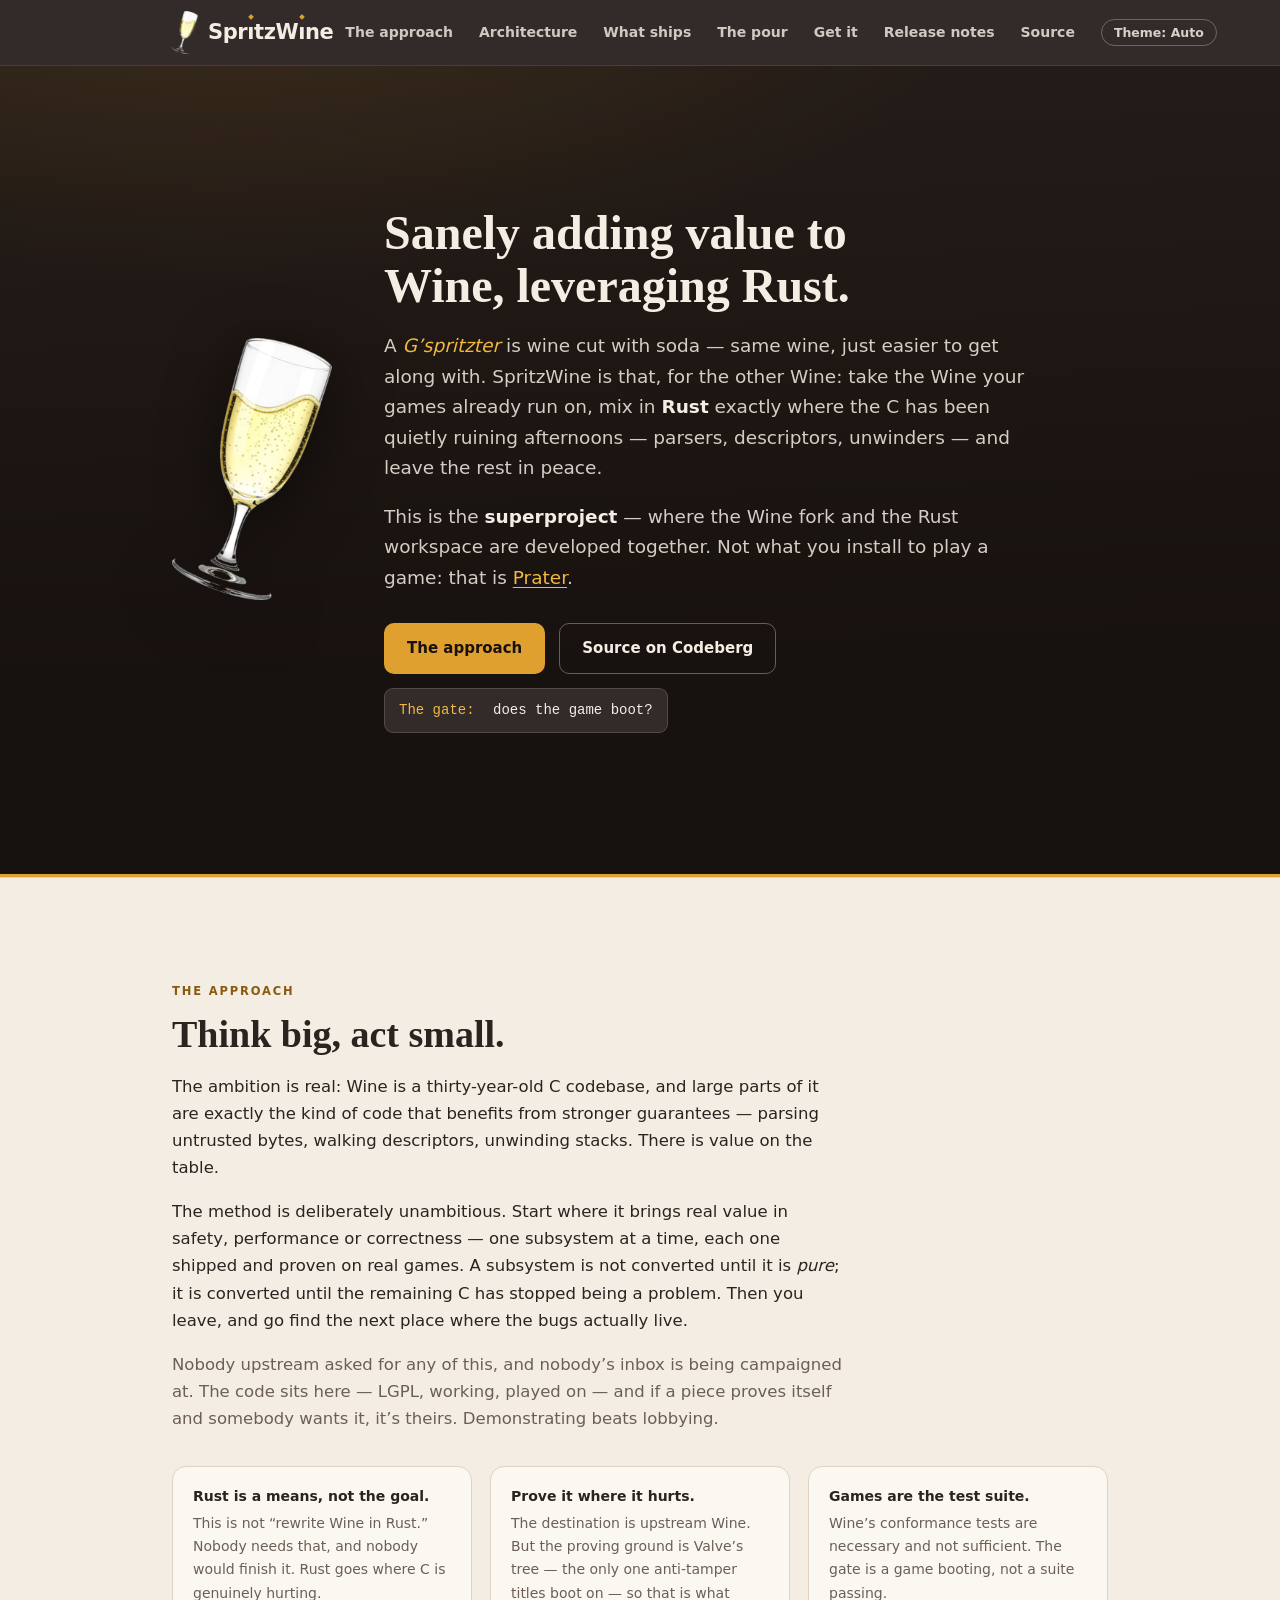
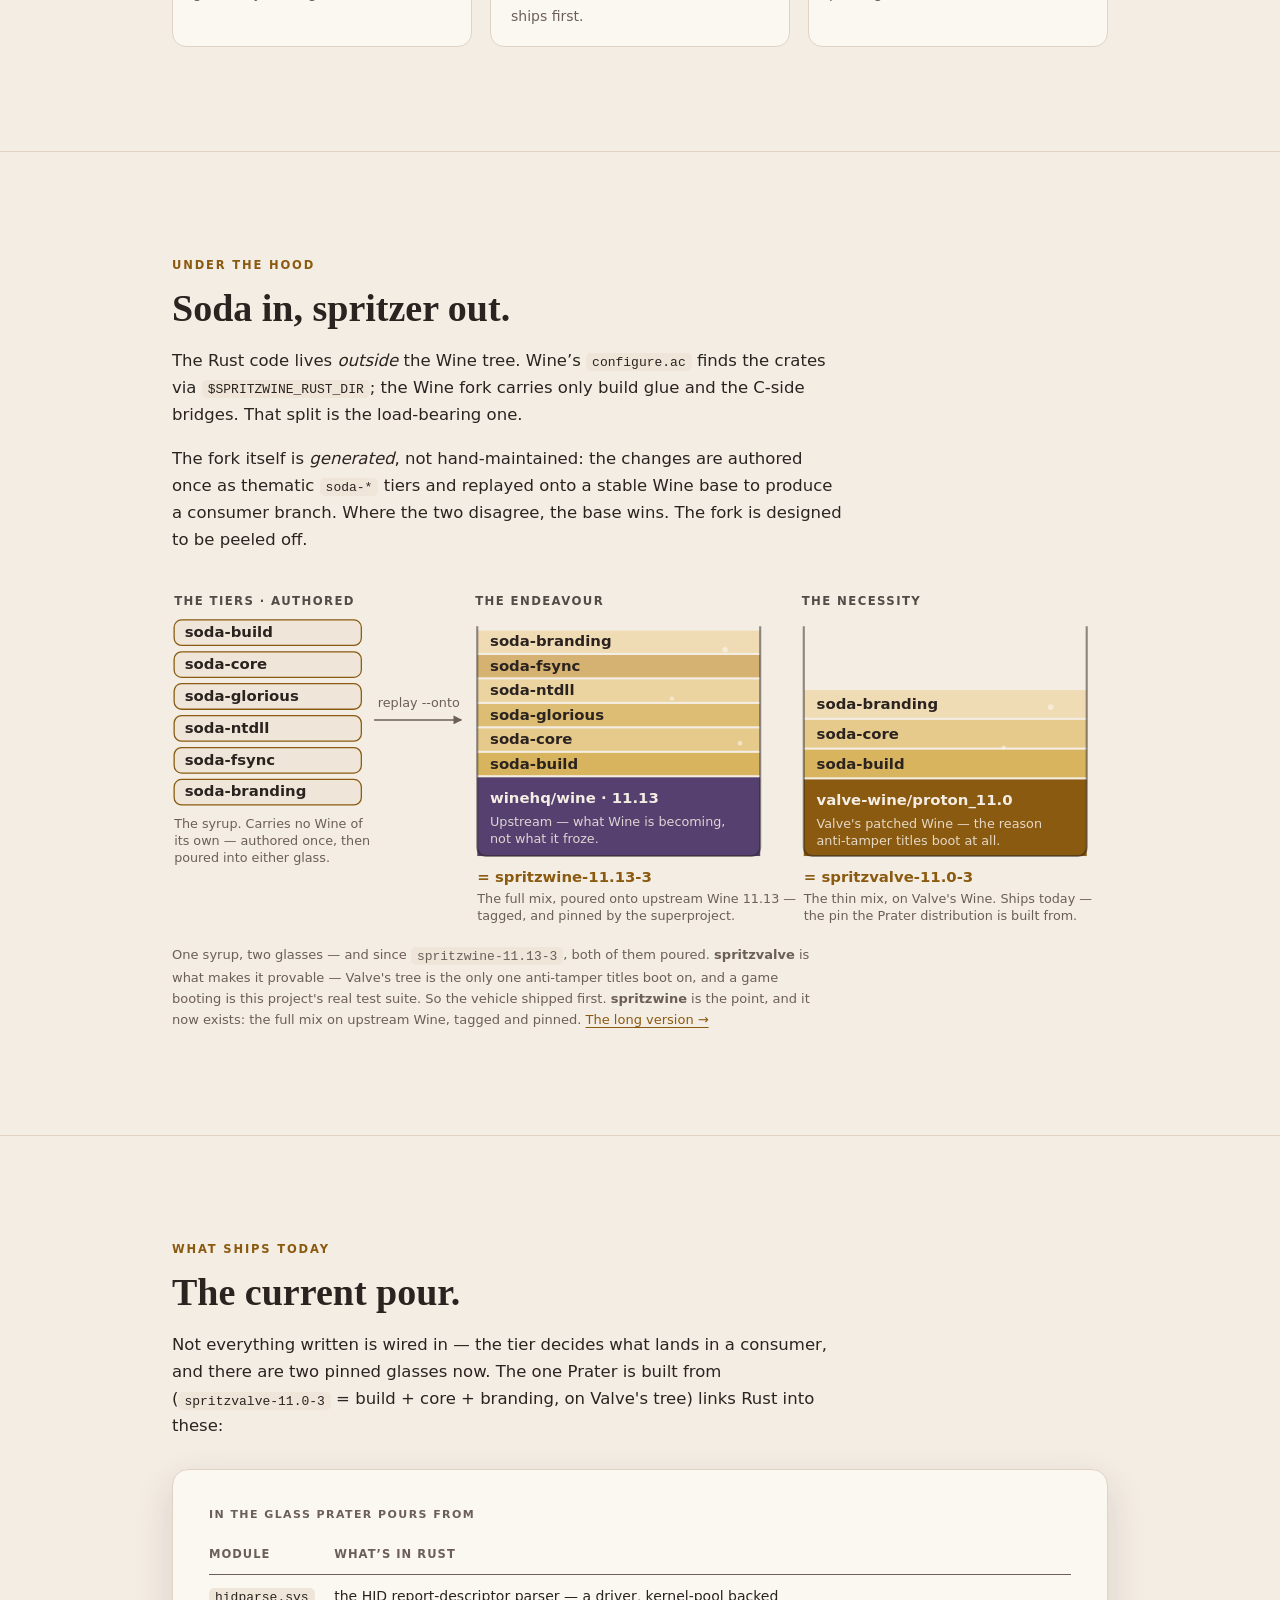
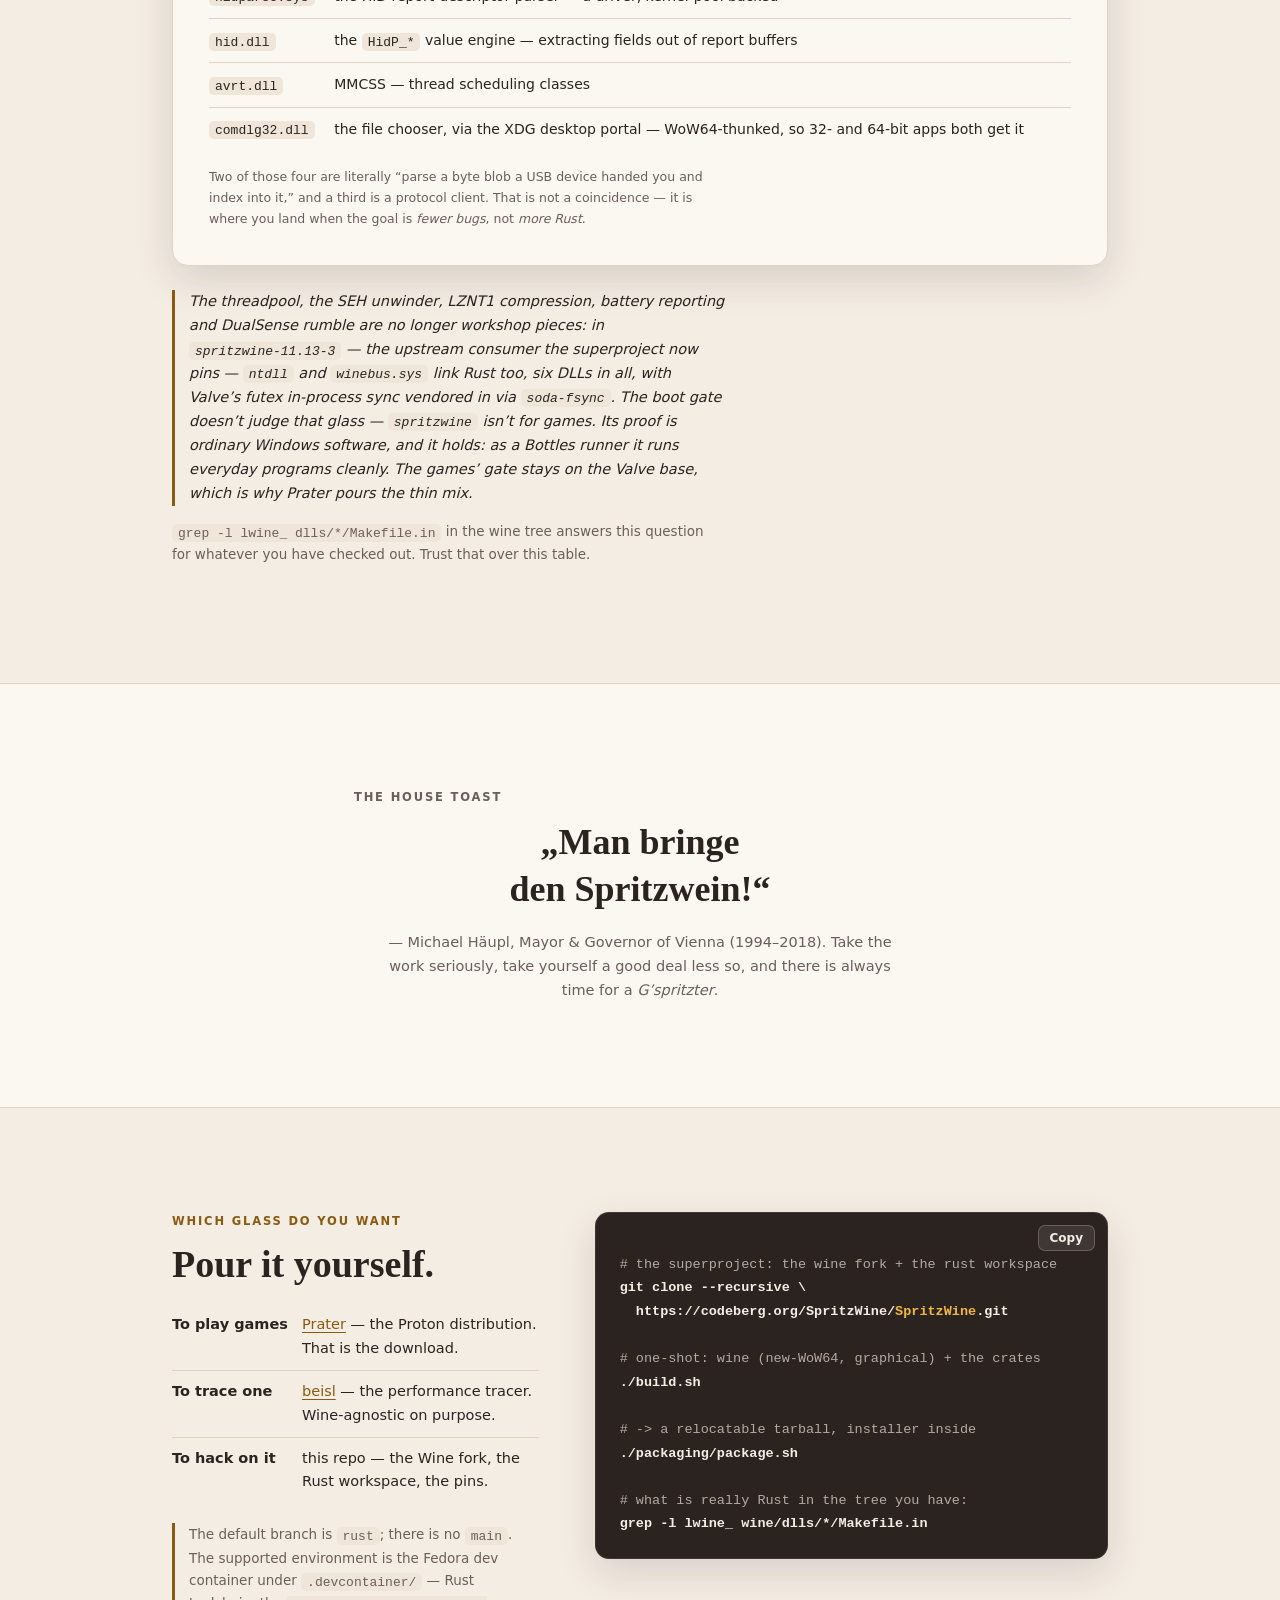
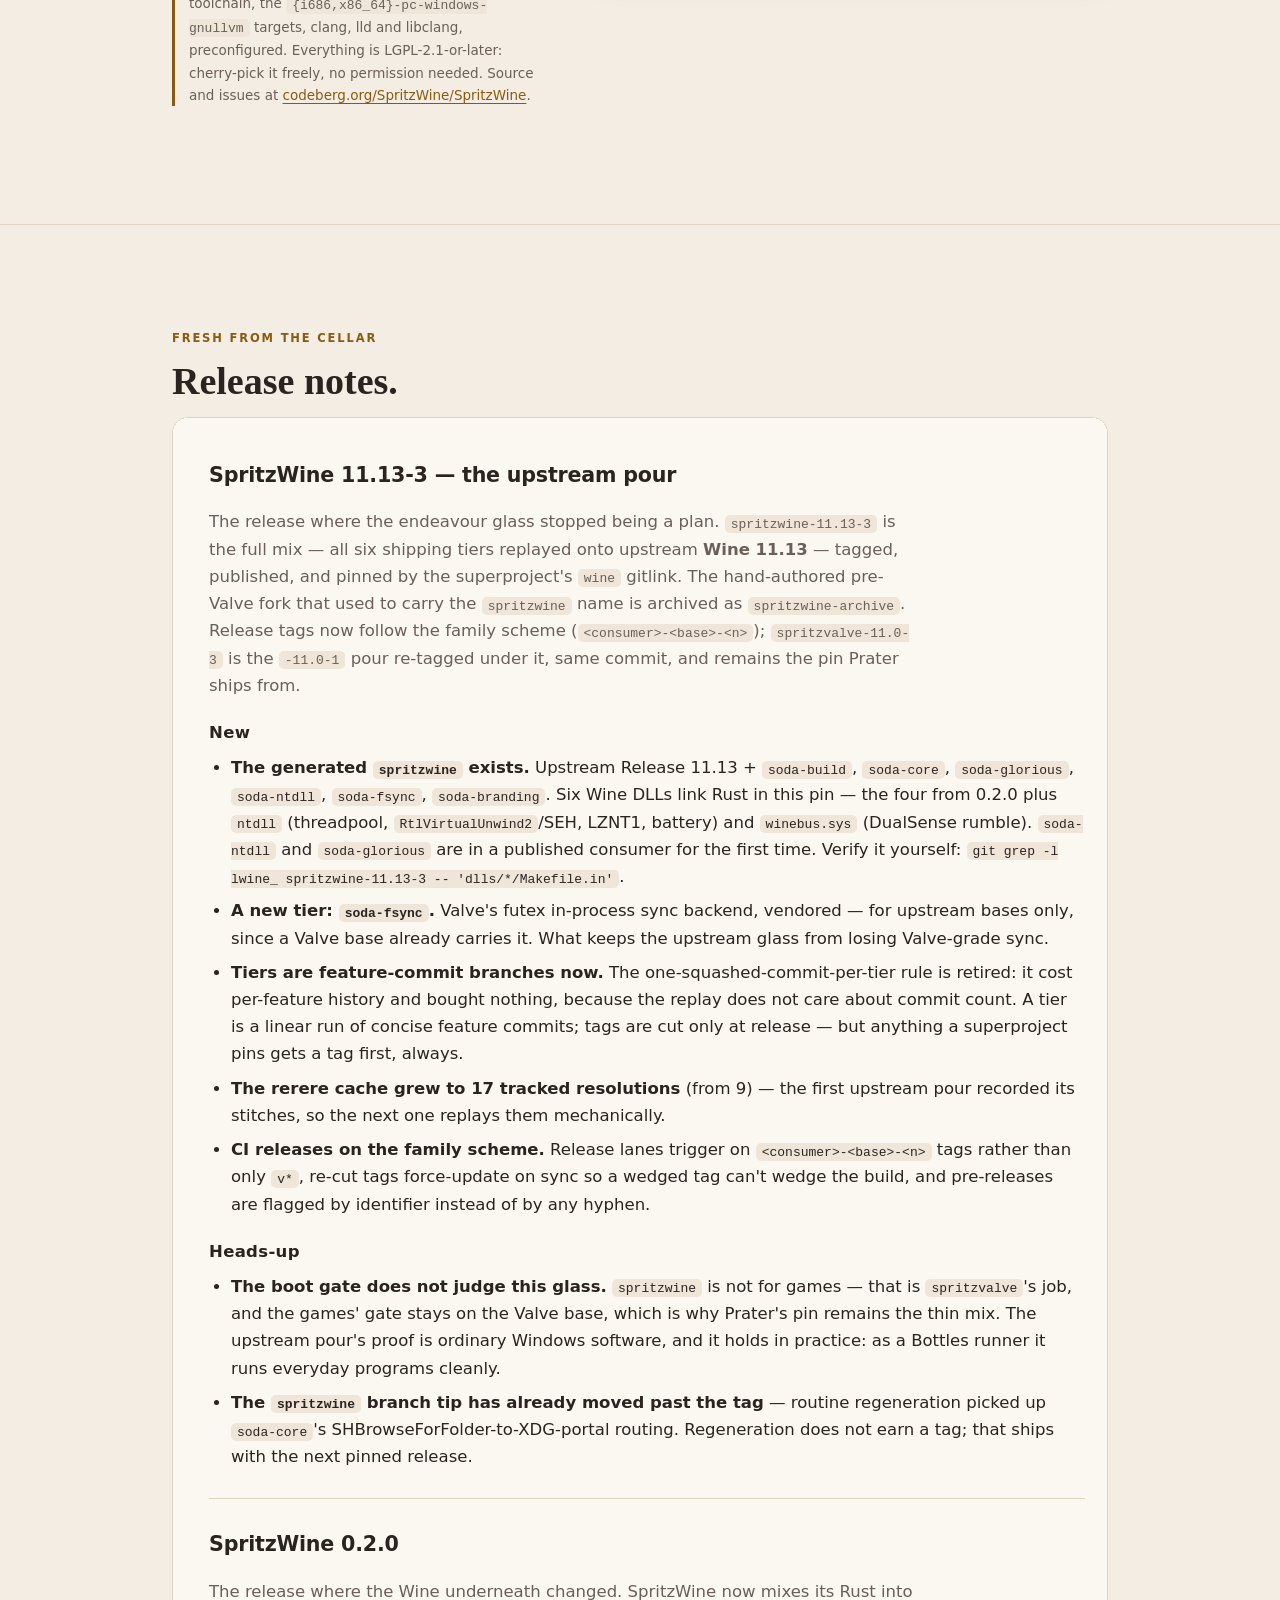
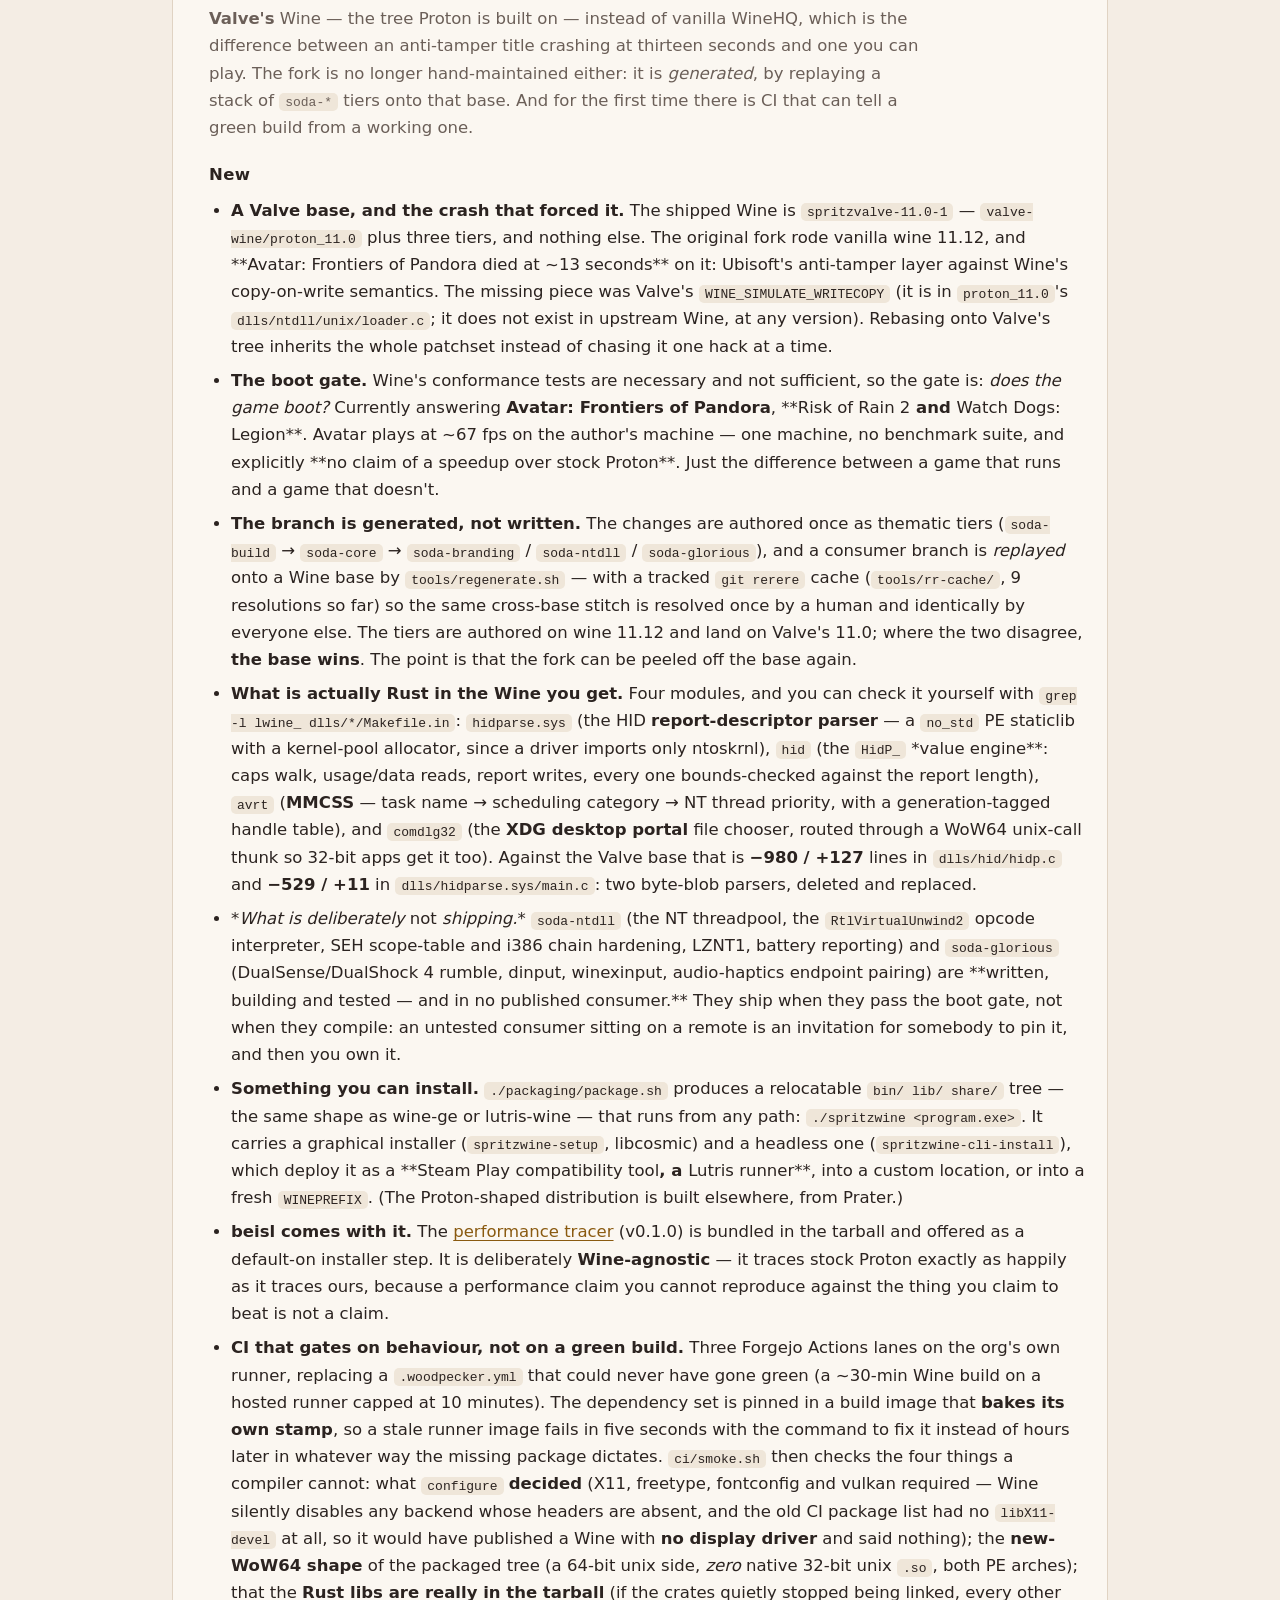
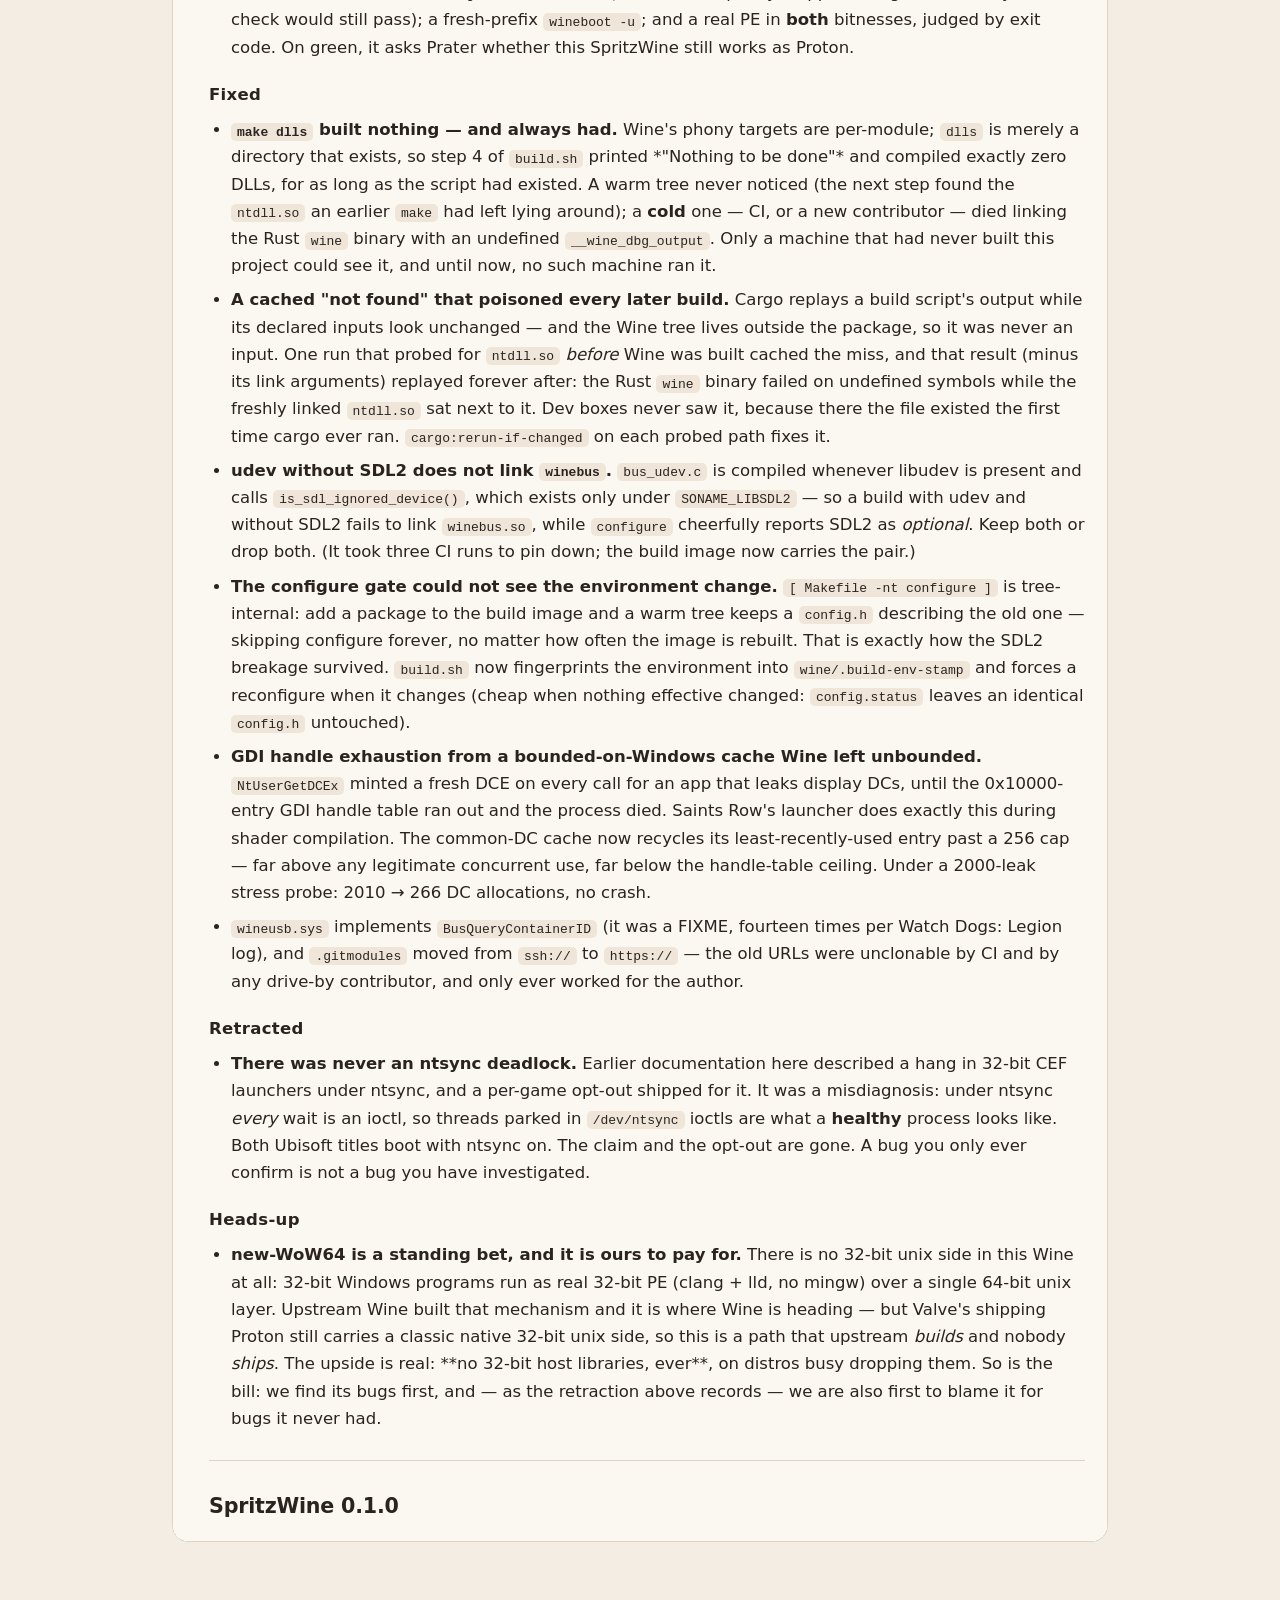
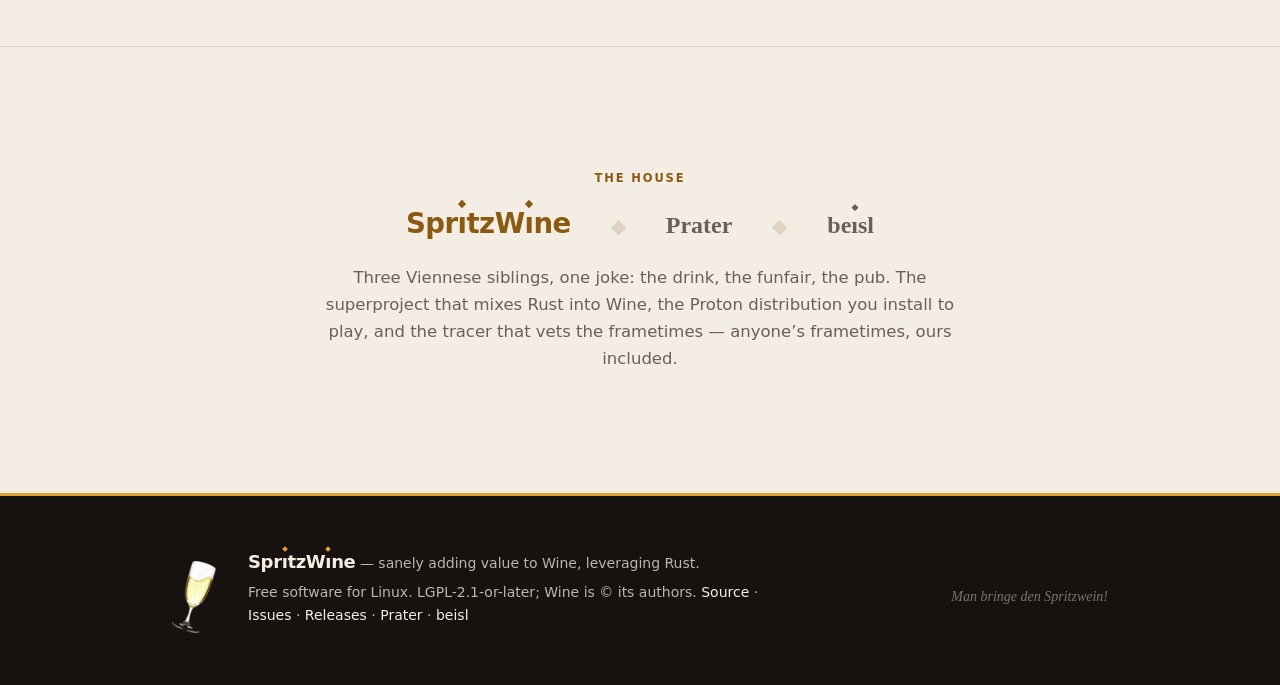
==== commit 03f1f125: "Both glasses full: spritzwine-11.13-3 poured, soda-fsync, feature-commit tiers" ====
--- a/index.html
+++ b/index.html
@@ -137,7 +137,7 @@
 
       <figure class="arch-fig arch-fig-wide">
         <svg viewBox="0 0 880 322" role="img"
-             aria-label="How a consumer branch is poured. On the left, five authored soda tiers: soda-build, soda-core, soda-branding, soda-ntdll and soda-glorious. An arrow labelled replay --onto points to two glasses. The first, SpritzWine, is the endeavour: an upstream WineHQ base with all five tiers poured on top, drawn with a dashed outline because it has not been regenerated from the tiers yet. The second, spritzvalve, is the necessity: Valve&#39;s proton_11.0 base carrying only soda-build, soda-core and soda-branding. It is solid because it ships today, and it is the pin the Prater distribution is built from.">
+             aria-label="How a consumer branch is poured. On the left, six authored soda tiers: soda-build, soda-core, soda-glorious, soda-ntdll, soda-fsync and soda-branding. An arrow labelled replay --onto points to two glasses, both solid, both poured. The first, spritzwine, is the endeavour: upstream Wine 11.13 with all six tiers poured on top, tagged spritzwine-11.13-3 and pinned by the superproject. The second, spritzvalve, is the necessity: Valve&#39;s proton_11.0 base carrying only soda-build, soda-core and soda-branding, tagged spritzvalve-11.0-3 — the pin the Prater distribution is built from.">
           <defs>
             <marker id="arrowhead" viewBox="0 0 8 8" refX="7" refY="4"
                     markerWidth="6" markerHeight="6" orient="auto">
@@ -152,44 +152,46 @@
           <rect class="chip" x="2" y="60" width="176" height="24" rx="7"/>
           <text class="label" x="12" y="76">soda-core</text>
           <rect class="chip" x="2" y="90" width="176" height="24" rx="7"/>
-          <text class="label" x="12" y="106">soda-branding</text>
+          <text class="label" x="12" y="106">soda-glorious</text>
           <rect class="chip" x="2" y="120" width="176" height="24" rx="7"/>
           <text class="label" x="12" y="136">soda-ntdll</text>
           <rect class="chip" x="2" y="150" width="176" height="24" rx="7"/>
-          <text class="label" x="12" y="166">soda-glorious</text>
-          <text class="sub" x="2" y="196">The syrup. Carries no Wine of</text>
-          <text class="sub" x="2" y="212">its own — authored once, then</text>
-          <text class="sub" x="2" y="228">poured into either glass.</text>
+          <text class="label" x="12" y="166">soda-fsync</text>
+          <rect class="chip" x="2" y="180" width="176" height="24" rx="7"/>
+          <text class="label" x="12" y="196">soda-branding</text>
+          <text class="sub" x="2" y="226">The syrup. Carries no Wine of</text>
+          <text class="sub" x="2" y="242">its own — authored once, then</text>
+          <text class="sub" x="2" y="258">poured into either glass.</text>
 
           <!-- the pour -->
           <text class="sub" x="232" y="112" text-anchor="middle">replay --onto</text>
           <path class="arrow" d="M190 124 H 272" marker-end="url(#arrowhead)"/>
 
-          <!-- glass 1: SpritzWine, the endeavour -->
+          <!-- glass 1: spritzwine, the endeavour — poured since 11.13-3 -->
           <text class="kick" x="285" y="16">The endeavour</text>
-          <g class="band-planned">
-            <rect class="soda-3" x="287" y="40" width="266" height="26"/>
-            <text class="label on-soda" x="299" y="58">soda-branding</text>
-            <rect class="soda-5" x="287" y="68" width="266" height="26"/>
-            <text class="label on-soda" x="299" y="86">soda-ntdll</text>
-            <rect class="soda-4" x="287" y="96" width="266" height="26"/>
-            <text class="label on-soda" x="299" y="114">soda-glorious</text>
-            <rect class="soda-2" x="287" y="124" width="266" height="26"/>
-            <text class="label on-soda" x="299" y="142">soda-core</text>
-            <rect class="soda-1" x="287" y="152" width="266" height="26"/>
-            <text class="label on-soda" x="299" y="170">soda-build</text>
-            <rect class="wine-base-up" x="287" y="180" width="266" height="72"/>
-            <text class="label on-wine" x="299" y="204">winehq/wine</text>
-            <text class="sub on-wine-dim" x="299" y="226">Upstream — what Wine is becoming,</text>
-            <text class="sub on-wine-dim" x="299" y="242">not what it froze.</text>
-          </g>
+          <rect class="soda-3" x="287" y="40" width="266" height="21"/>
+          <text class="label on-soda" x="299" y="55">soda-branding</text>
+          <rect class="soda-6" x="287" y="63" width="266" height="21"/>
+          <text class="label on-soda" x="299" y="78">soda-fsync</text>
+          <rect class="soda-5" x="287" y="86" width="266" height="21"/>
+          <text class="label on-soda" x="299" y="101">soda-ntdll</text>
+          <rect class="soda-4" x="287" y="109" width="266" height="21"/>
+          <text class="label on-soda" x="299" y="124">soda-glorious</text>
+          <rect class="soda-2" x="287" y="132" width="266" height="21"/>
+          <text class="label on-soda" x="299" y="147">soda-core</text>
+          <rect class="soda-1" x="287" y="155" width="266" height="21"/>
+          <text class="label on-soda" x="299" y="170">soda-build</text>
+          <rect class="wine-base-up" x="287" y="178" width="266" height="74"/>
+          <text class="label on-wine" x="299" y="202">winehq/wine · 11.13</text>
+          <text class="sub on-wine-dim" x="299" y="224">Upstream — what Wine is becoming,</text>
+          <text class="sub on-wine-dim" x="299" y="240">not what it froze.</text>
           <circle class="fizz" cx="520" cy="58" r="2.6"/>
           <circle class="fizz" cx="470" cy="104" r="2"/>
           <circle class="fizz" cx="534" cy="146" r="2.2"/>
-          <path class="glass-planned" d="M287 36 V 244 a 8 8 0 0 0 8 8 H 545 a 8 8 0 0 0 8 -8 V 36"/>
-          <text class="label goal" x="287" y="276">= spritzwine</text>
-          <text class="sub" x="287" y="296">The full mix, on upstream Wine. The point of</text>
-          <text class="sub" x="287" y="312">the whole exercise — and not poured yet.</text>
+          <path class="glass-body" d="M287 36 V 244 a 8 8 0 0 0 8 8 H 545 a 8 8 0 0 0 8 -8 V 36"/>
+          <text class="label out" x="287" y="276">= spritzwine-11.13-3</text>
+          <text class="sub" x="287" y="296">The full mix, poured onto upstream Wine 11.13 —</text>
+          <text class="sub" x="287" y="312">tagged, and pinned by the superproject.</text>
 
           <!-- glass 2: spritzvalve, the necessity -->
           <text class="kick" x="592" y="16">The necessity</text>
@@ -206,15 +208,16 @@
           <circle class="fizz" cx="826" cy="112" r="2.6"/>
           <circle class="fizz" cx="782" cy="150" r="2"/>
           <path class="glass-body" d="M594 36 V 244 a 8 8 0 0 0 8 8 H 852 a 8 8 0 0 0 8 -8 V 36"/>
-          <text class="label out" x="594" y="276">= spritzvalve-11.0-1</text>
+          <text class="label out" x="594" y="276">= spritzvalve-11.0-3</text>
           <text class="sub" x="594" y="296">The thin mix, on Valve&#39;s Wine. Ships today —</text>
           <text class="sub" x="594" y="312">the pin the Prater distribution is built from.</text>
         </svg>
         <figcaption>
-          One syrup, two glasses. <strong>SpritzWine</strong> is the endeavour: the full mix over
-          upstream Wine. <strong>spritzvalve</strong> is what makes it provable — Valve&#39;s tree is
-          the only one anti-tamper titles boot on, and a game booting is this project&#39;s real test
-          suite. So the vehicle ships first; the destination is the point.
+          One syrup, two glasses — and since <code>spritzwine-11.13-3</code>, both of them poured.
+          <strong>spritzvalve</strong> is what makes it provable — Valve&#39;s tree is the only one
+          anti-tamper titles boot on, and a game booting is this project&#39;s real test suite. So
+          the vehicle shipped first. <strong>spritzwine</strong> is the point, and it now exists:
+          the full mix on upstream Wine, tagged and pinned.
           <a href="the-pour.html">The long version →</a>
         </figcaption>
       </figure>
@@ -227,14 +230,15 @@
     <p class="kicker">What ships today</p>
     <h2 id="shipped-h">The current pour.</h2>
     <p>
-      Not everything written is wired in — the tier decides what lands in a consumer.
-      The current pin (<code>spritzvalve-11.0-1</code> = build + core + branding)
+      Not everything written is wired in — the tier decides what lands in a consumer,
+      and there are two pinned glasses now. The one Prater is built from
+      (<code>spritzvalve-11.0-3</code> = build + core + branding, on Valve&#39;s tree)
       links Rust into these:
     </p>
 
     <div class="card tier-card">
       <table class="tier-table">
-        <caption>In the glass right now</caption>
+        <caption>In the glass Prater pours from</caption>
         <thead>
           <tr><th scope="col">Module</th><th scope="col">What’s in Rust</th></tr>
         </thead>
@@ -267,8 +271,15 @@
 
     <p class="aside-note">
       The threadpool, the SEH unwinder, LZNT1 compression, battery reporting and
-      DualSense rumble exist too — written, building, deliberately not shipped.
-      Code that isn’t proven on a real game stays in the workshop.
+      DualSense rumble are no longer workshop pieces: in
+      <code>spritzwine-11.13-3</code> — the upstream consumer the superproject now
+      pins — <code>ntdll</code> and <code>winebus.sys</code> link Rust too, six DLLs
+      in all, with Valve’s futex in-process sync vendored in via
+      <code>soda-fsync</code>. The boot gate doesn’t judge that glass —
+      <code>spritzwine</code> isn’t for games. Its proof is ordinary Windows
+      software, and it holds: as a Bottles runner it runs everyday programs
+      cleanly. The games’ gate stays on the Valve base, which is why Prater
+      pours the thin mix.
     </p>
 
     <p class="muted small">
--- a/assets/style.css
+++ b/assets/style.css
@@ -25,12 +25,14 @@
   /* the pour — figure ink, fixed in both themes (contrast is checked
      against the band fill, not against the page) */
   --pour-wine: #8a5a10;
-  --pour-wine-up: #6b4f8a;          /* upstream WineHQ base — a different vintage, on purpose */
+  --pour-wine-up: #55406f;          /* upstream WineHQ base — a different vintage, on purpose;
+                                       deep enough that the cream labels clear 7:1 on it */
   --pour-soda-1: #d8b45e;
   --pour-soda-2: #e6ca8b;
   --pour-soda-3: #f0dcb4;
   --pour-soda-4: #ddbd74;
   --pour-soda-5: #ebd4a0;
+  --pour-soda-6: #d5b271;
 
   /* light theme (default) */
   --ground: #f4ede4;
@@ -357,7 +359,8 @@
 .arch-fig svg { width: 100%; height: auto; display: block; overflow: visible; }
 .arch-fig .kick {
   font-family: var(--sans); font-size: 11px; font-weight: 700;
-  letter-spacing: 0.12em; text-transform: uppercase; fill: var(--muted);
+  letter-spacing: 0.12em; text-transform: uppercase;
+  fill: var(--ink); opacity: 0.8; /* muted was too faint at this size */
 }
 .arch-fig .label {
   font-family: var(--sans); font-size: 14px; font-weight: 650; fill: var(--ink);
@@ -376,7 +379,8 @@
 .arch-fig .soda-3 { fill: var(--pour-soda-3); }
 .arch-fig .soda-4 { fill: var(--pour-soda-4); }
 .arch-fig .soda-5 { fill: var(--pour-soda-5); }
-/* The endeavour's glass is not poured yet: drawn, but dashed. */
+.arch-fig .soda-6 { fill: var(--pour-soda-6); }
+/* Kept for any future not-yet-poured glass: drawn, but dashed. */
 .arch-fig .glass-planned { fill: none; stroke: var(--ink); stroke-width: 2; opacity: 0.42; stroke-dasharray: 6 4; }
 .arch-fig .band-planned { opacity: 0.72; }   /* present, but visibly not poured yet */
 .arch-fig .label.goal { fill: var(--ink); }
@@ -580,8 +584,9 @@
 /* forced colors: keep the drawn figure's edges visible */
 @media (forced-colors: active) {
   .card, .claim { border: 1px solid CanvasText; }
-  .arch-fig .chip, .arch-fig .wine-base,
-  .arch-fig .soda-1, .arch-fig .soda-2, .arch-fig .soda-3 {
+  .arch-fig .chip, .arch-fig .wine-base, .arch-fig .wine-base-up,
+  .arch-fig .soda-1, .arch-fig .soda-2, .arch-fig .soda-3,
+  .arch-fig .soda-4, .arch-fig .soda-5, .arch-fig .soda-6 {
     stroke: CanvasText; stroke-width: 1;
   }
 }
@@ -665,7 +670,8 @@
 }
 .pour-fig .kick {
   font-family: var(--sans); font-size: 10.5px; font-weight: 700;
-  letter-spacing: 0.12em; text-transform: uppercase; fill: var(--muted);
+  letter-spacing: 0.12em; text-transform: uppercase;
+  fill: var(--ink); opacity: 0.8; /* muted was too faint at this size */
 }
 .pour-fig .kick.hot { fill: var(--accent); }
 .pour-fig .label { font-family: var(--sans); font-size: 13px; font-weight: 650; fill: var(--ink); }
@@ -682,11 +688,15 @@
 .pour-fig .arrow { stroke: var(--muted); stroke-width: 1.5; fill: none; }
 .pour-fig .arrowhead { fill: var(--muted); }
 
-/* poured: the filled glass (spritzvalve). Fixed inks, as on the front page. */
+/* poured: the filled glasses. Fixed inks, as on the front page. */
 .pour-fig .wine-base { fill: var(--pour-wine); }
+.pour-fig .wine-base-up { fill: var(--pour-wine-up); }
 .pour-fig .soda-1 { fill: var(--pour-soda-1); }
 .pour-fig .soda-2 { fill: var(--pour-soda-2); }
 .pour-fig .soda-3 { fill: var(--pour-soda-3); }
+.pour-fig .soda-4 { fill: var(--pour-soda-4); }
+.pour-fig .soda-5 { fill: var(--pour-soda-5); }
+.pour-fig .soda-6 { fill: var(--pour-soda-6); }
 .pour-fig .on-soda { fill: #2b2320; }   /* >= 10:1 on every soda band */
 .pour-fig .on-wine { fill: #f4ede4; }   /* 5.1:1 on the wine band */
 .pour-fig .on-wine-dim { fill: rgba(244, 237, 228, 0.86); }
@@ -786,7 +796,8 @@
 @media (forced-colors: active) {
   .glass-card, .stat, .toc a, .backlink { border: 1px solid CanvasText; }
   .pour-fig .chip, .pour-fig .box, .pour-fig .wine-base,
-  .pour-fig .soda-1, .pour-fig .soda-2, .pour-fig .soda-3 {
+  .pour-fig .soda-1, .pour-fig .soda-2, .pour-fig .soda-3,
+  .pour-fig .soda-4, .pour-fig .soda-5, .pour-fig .soda-6 {
     stroke: CanvasText; stroke-width: 1;
   }
 }
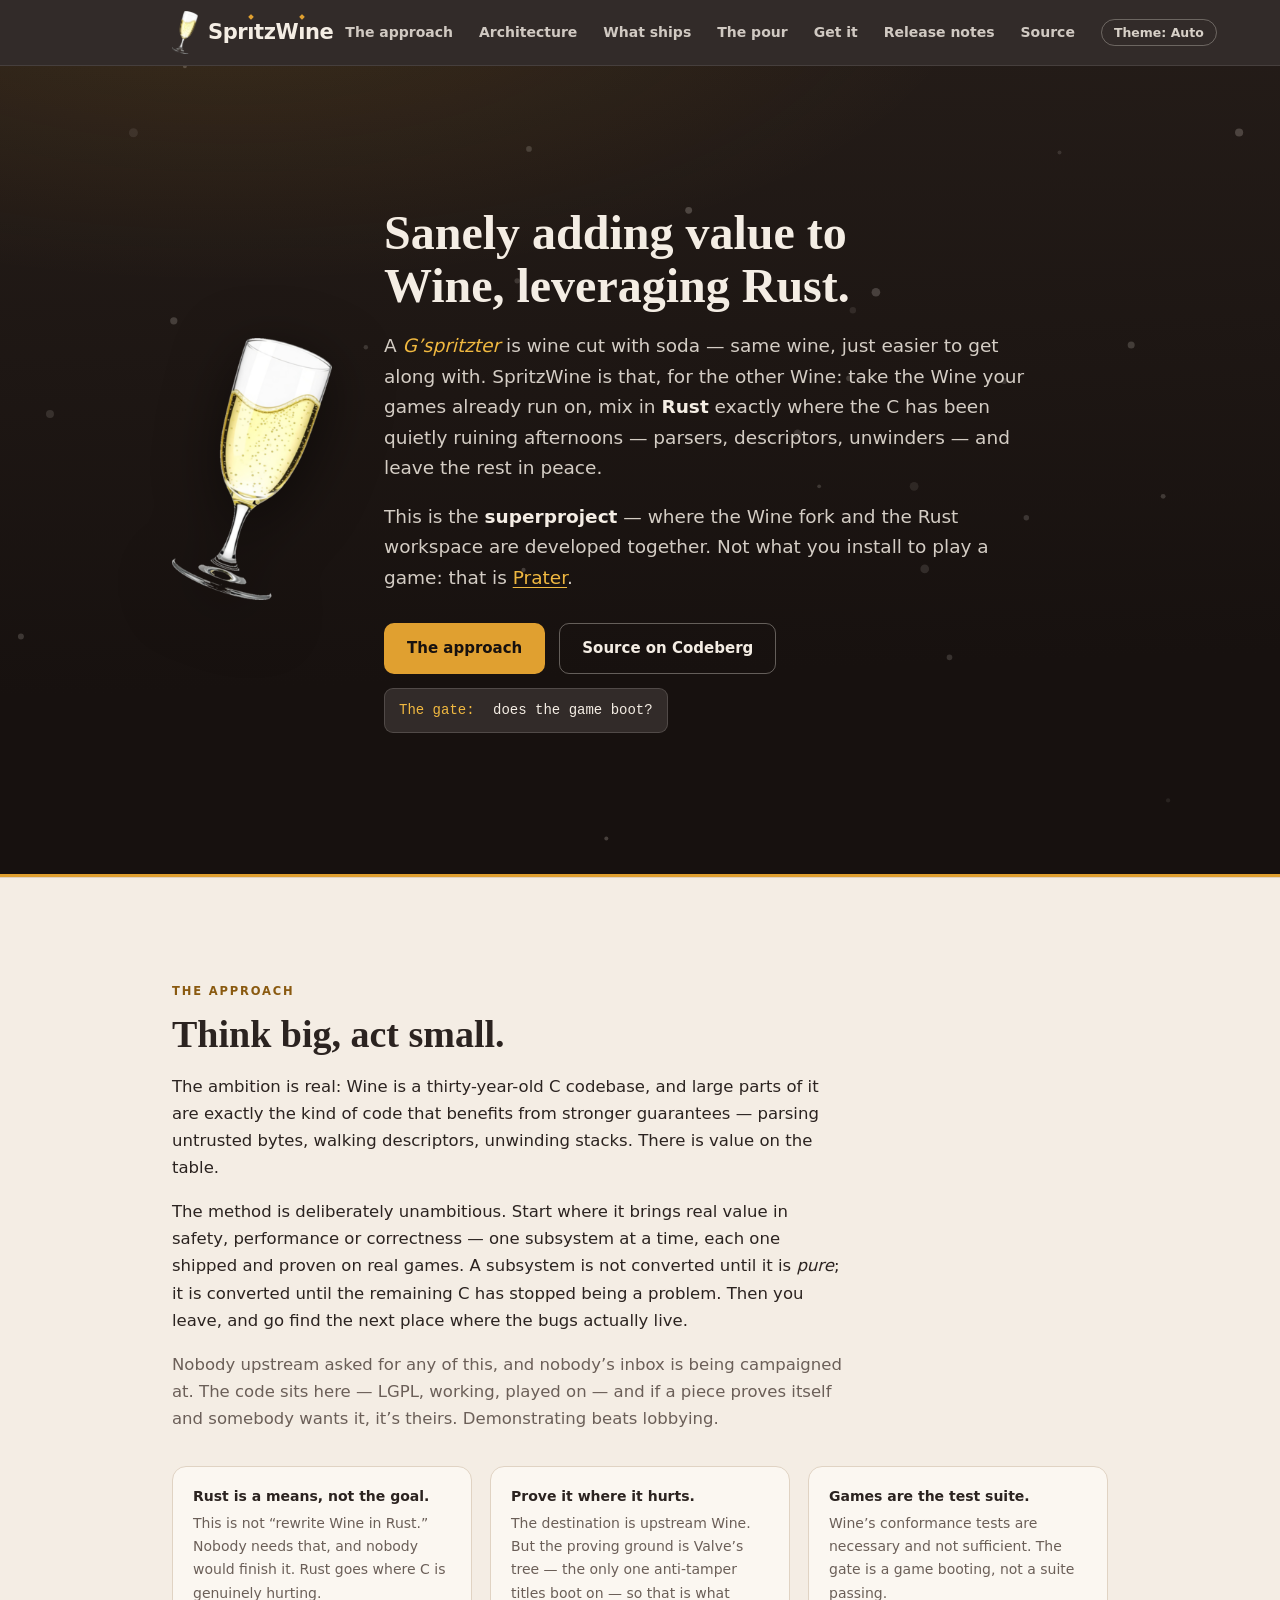
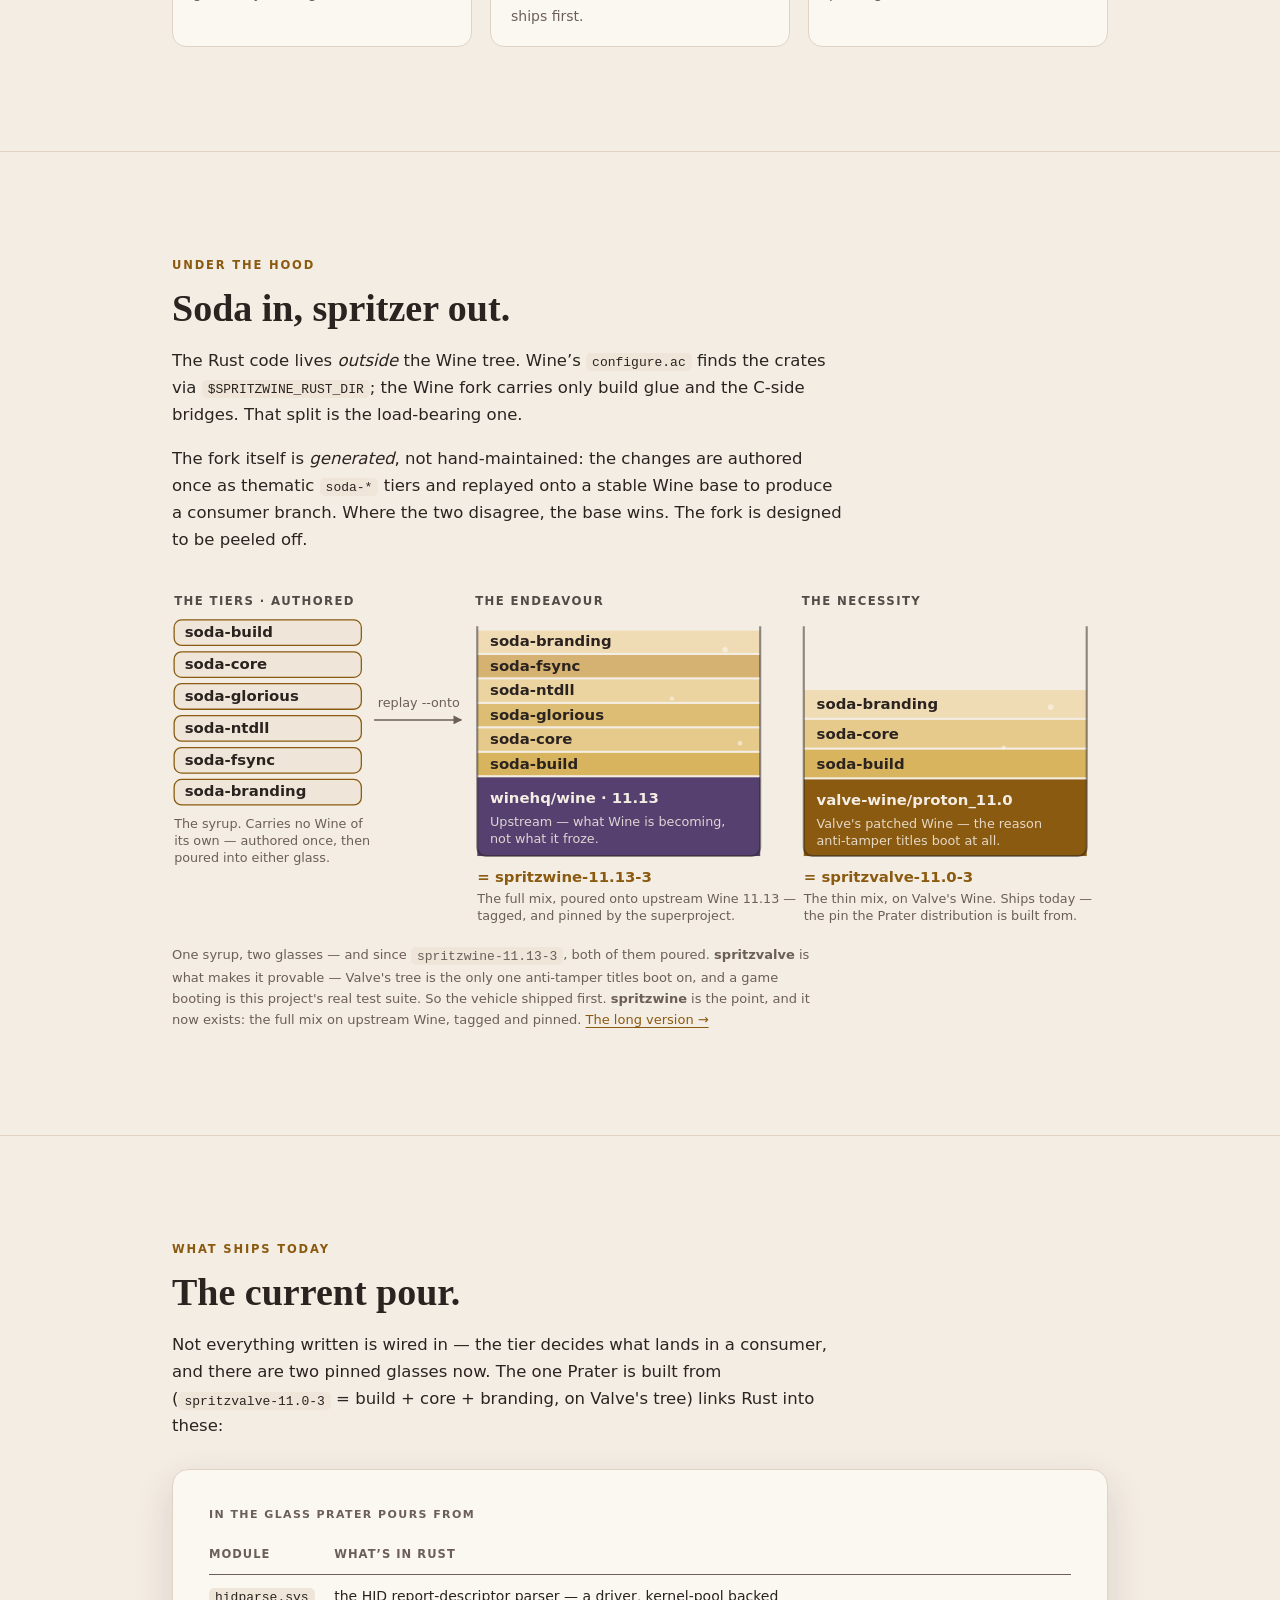
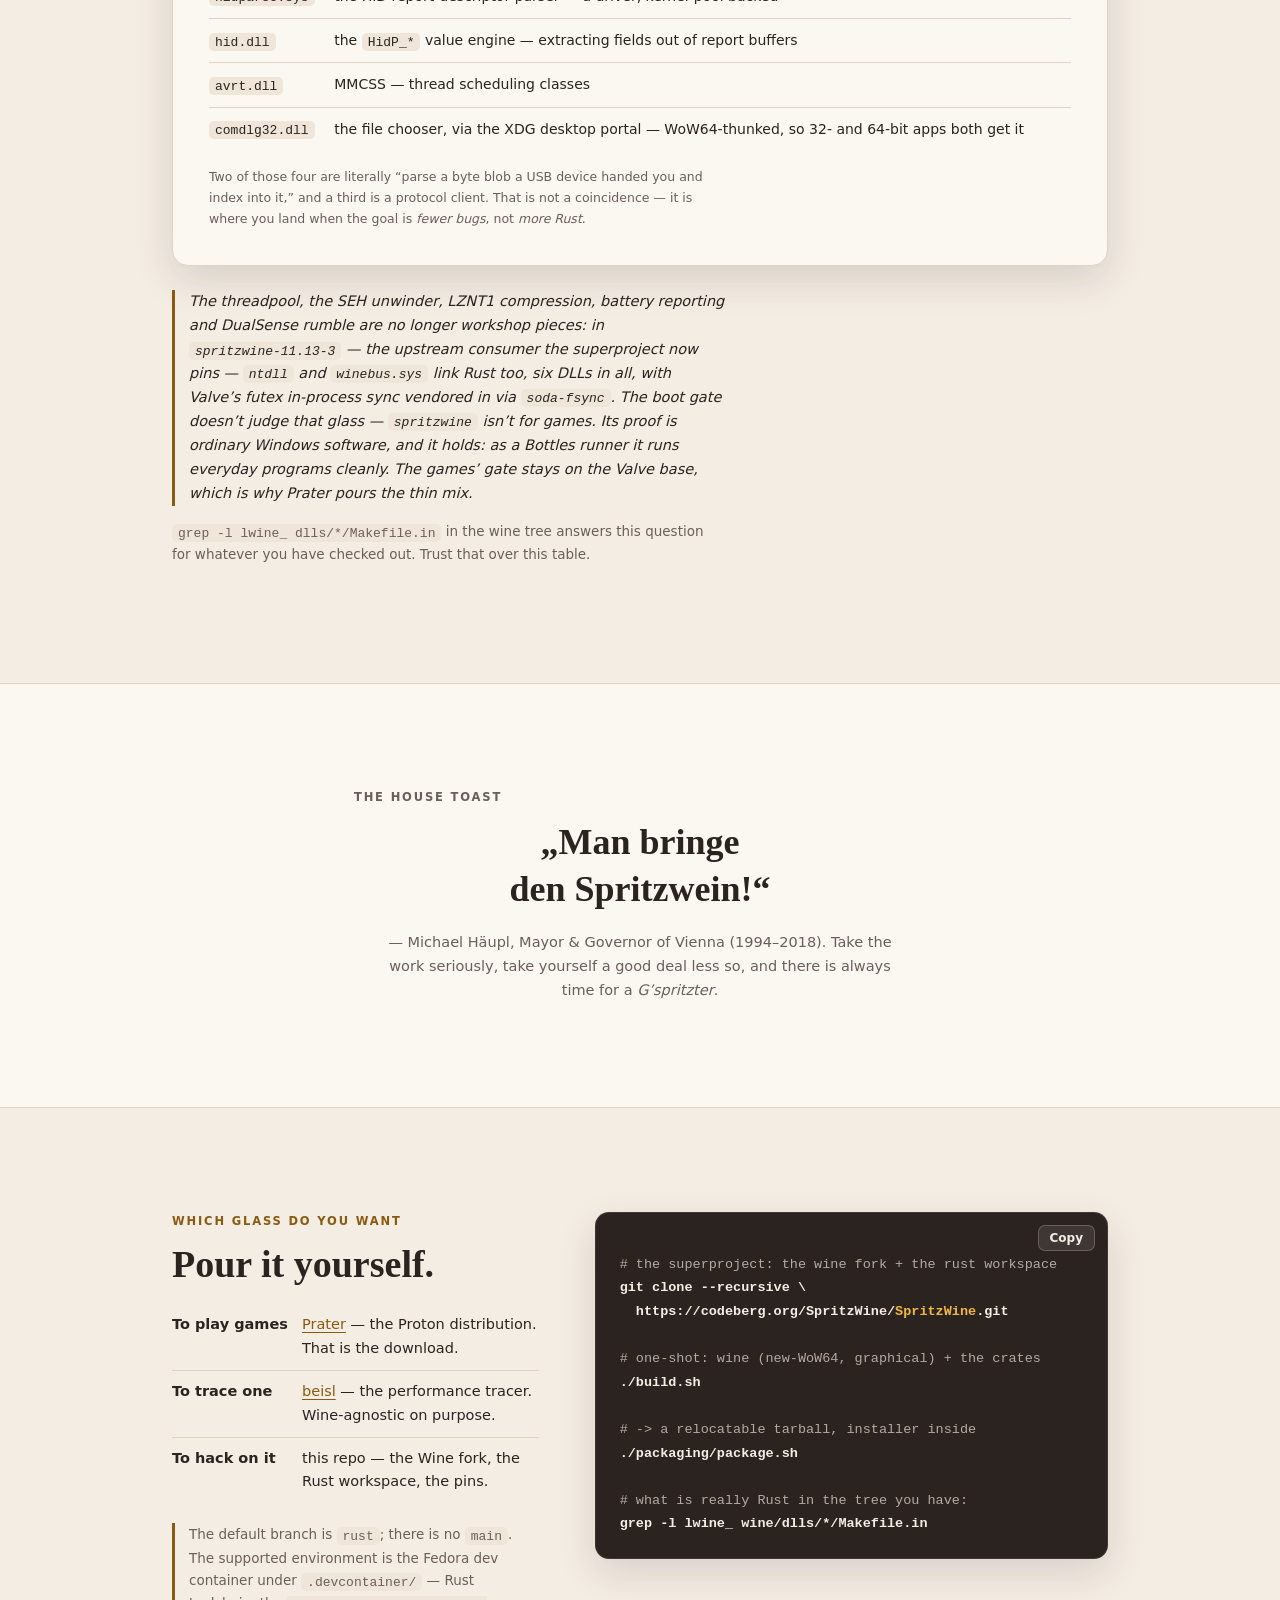
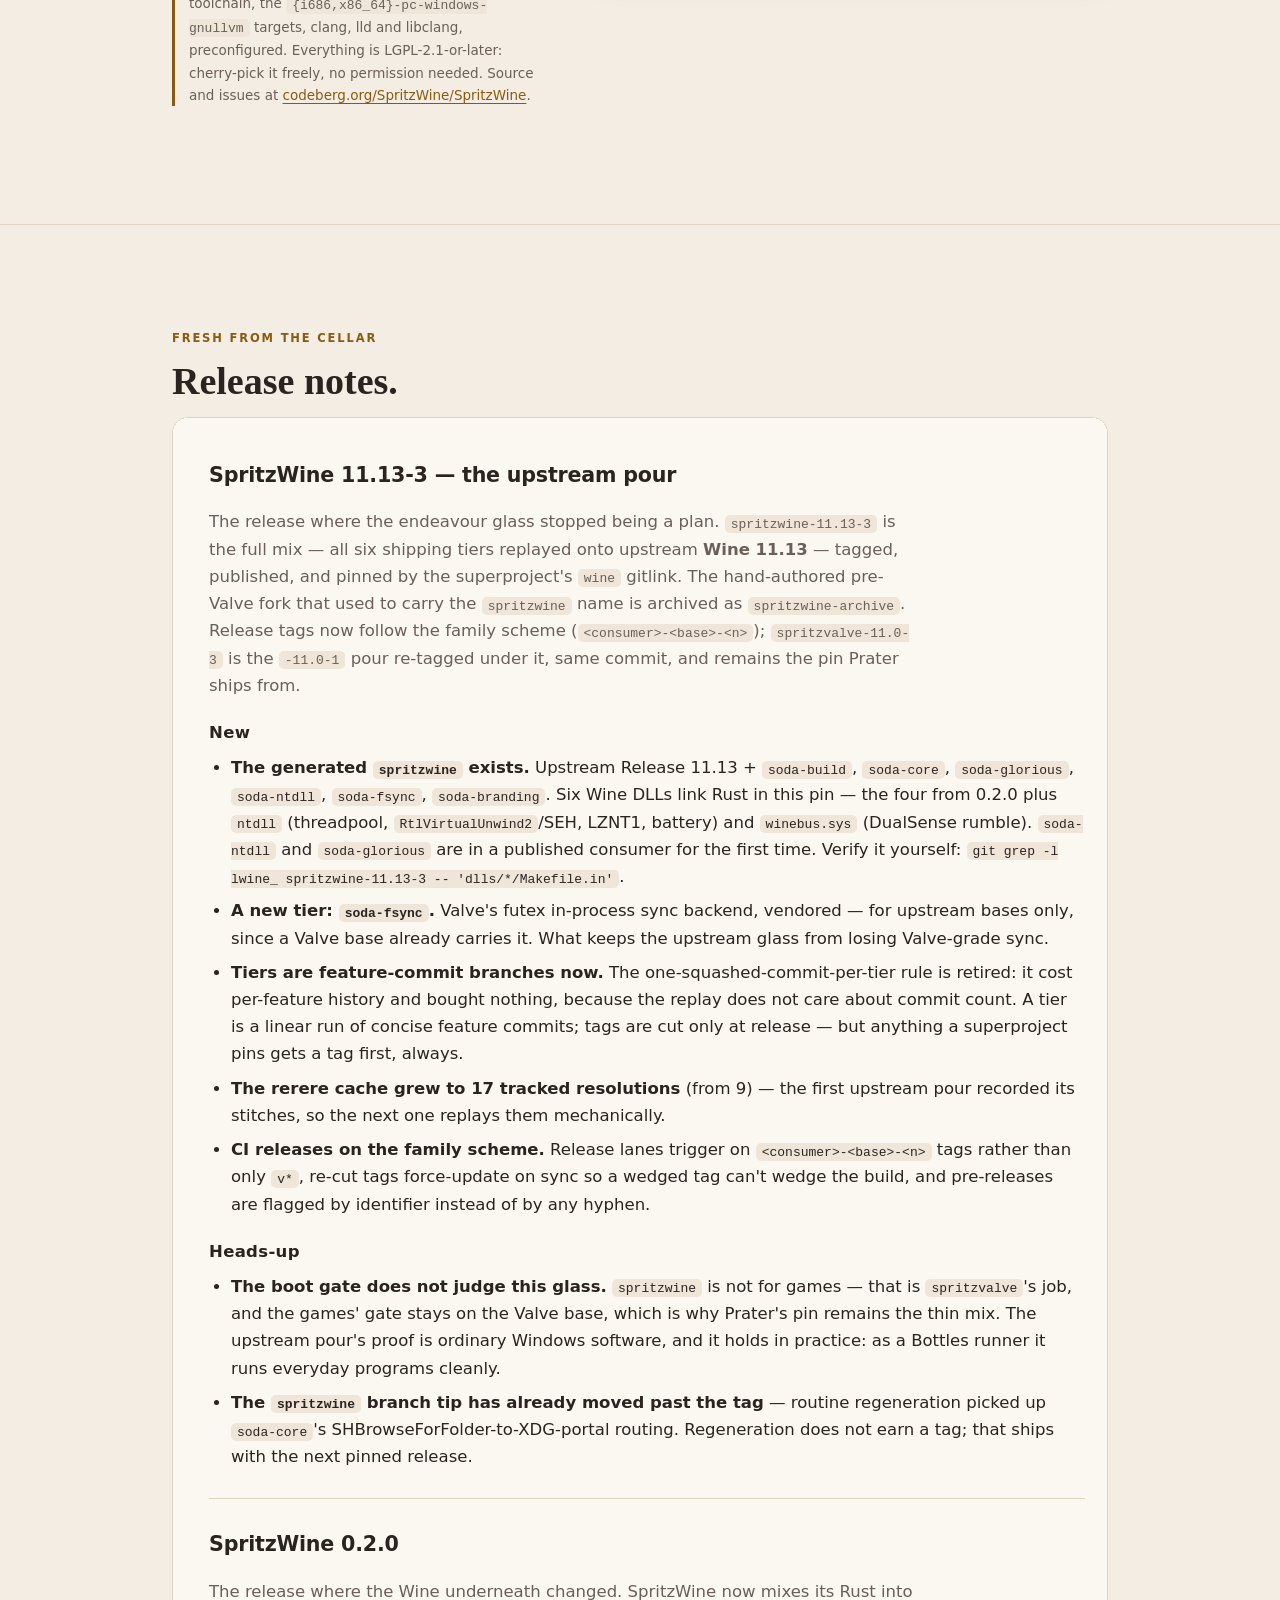
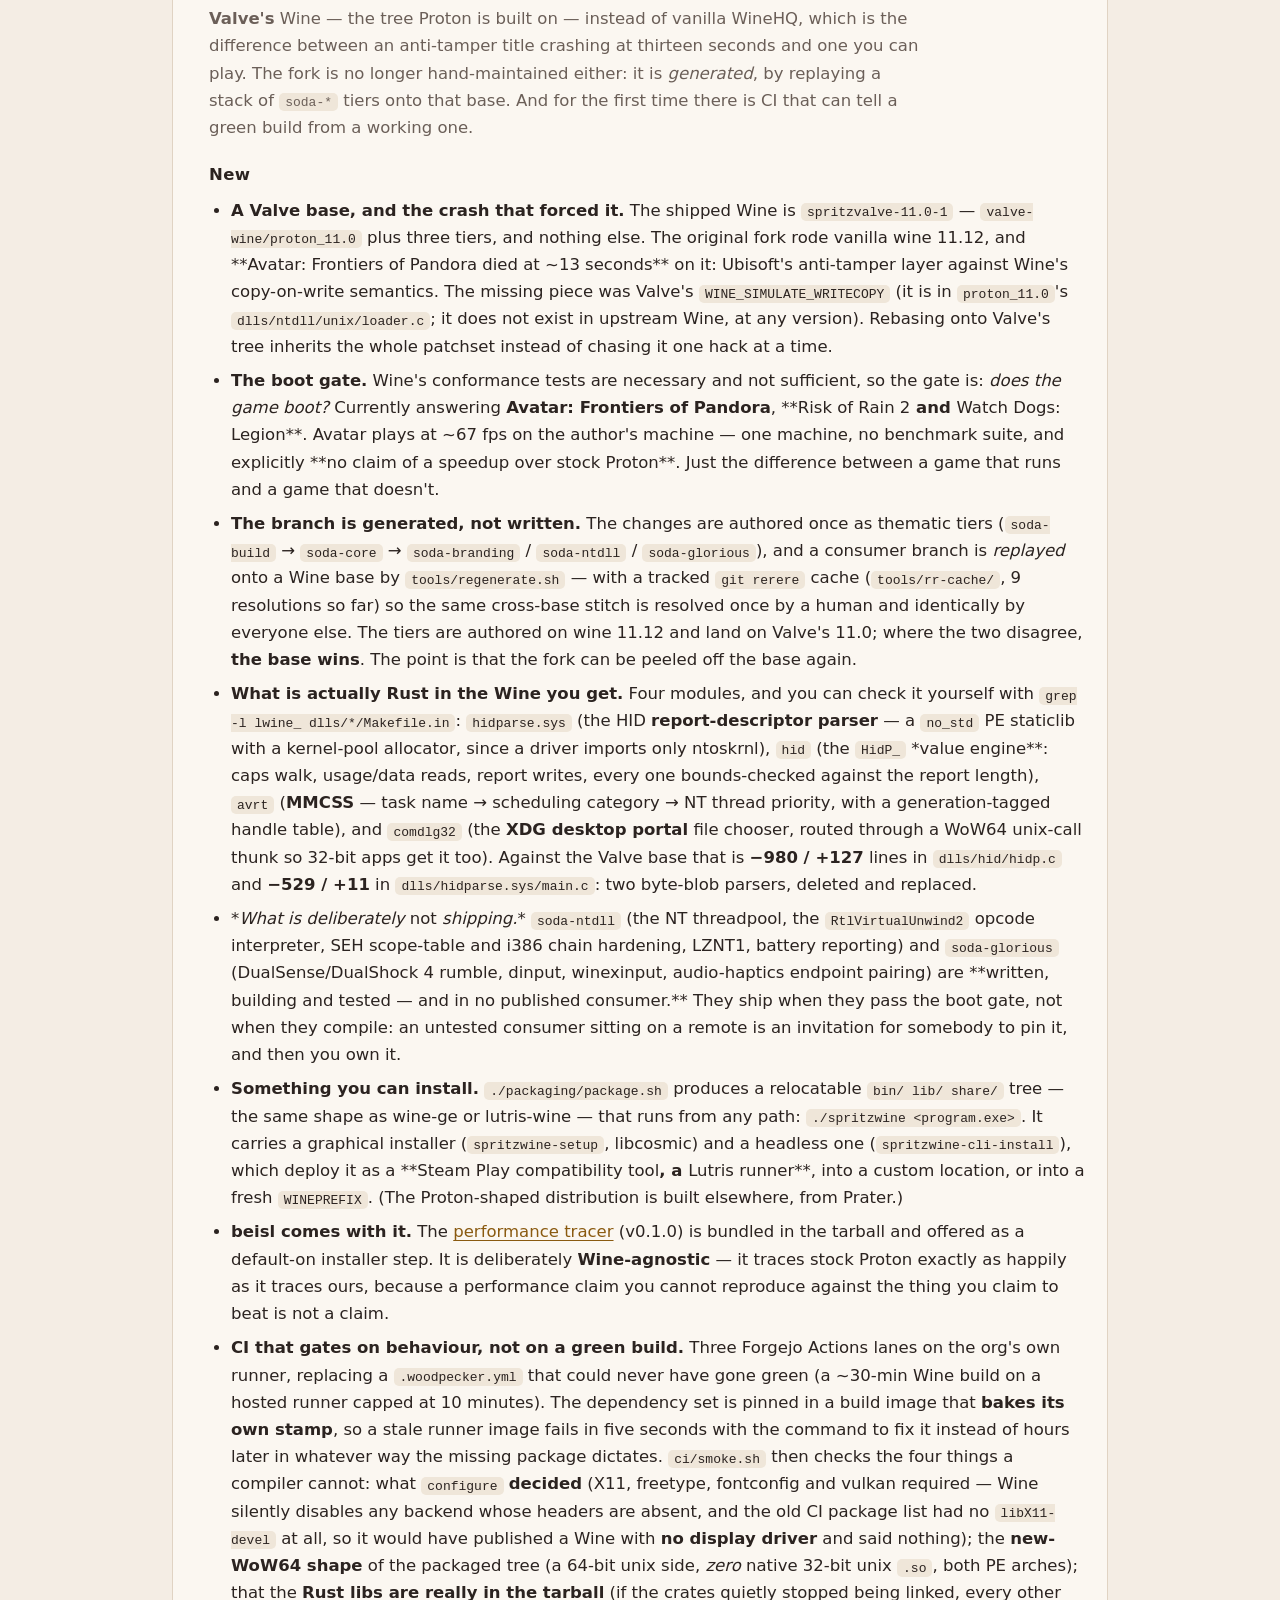
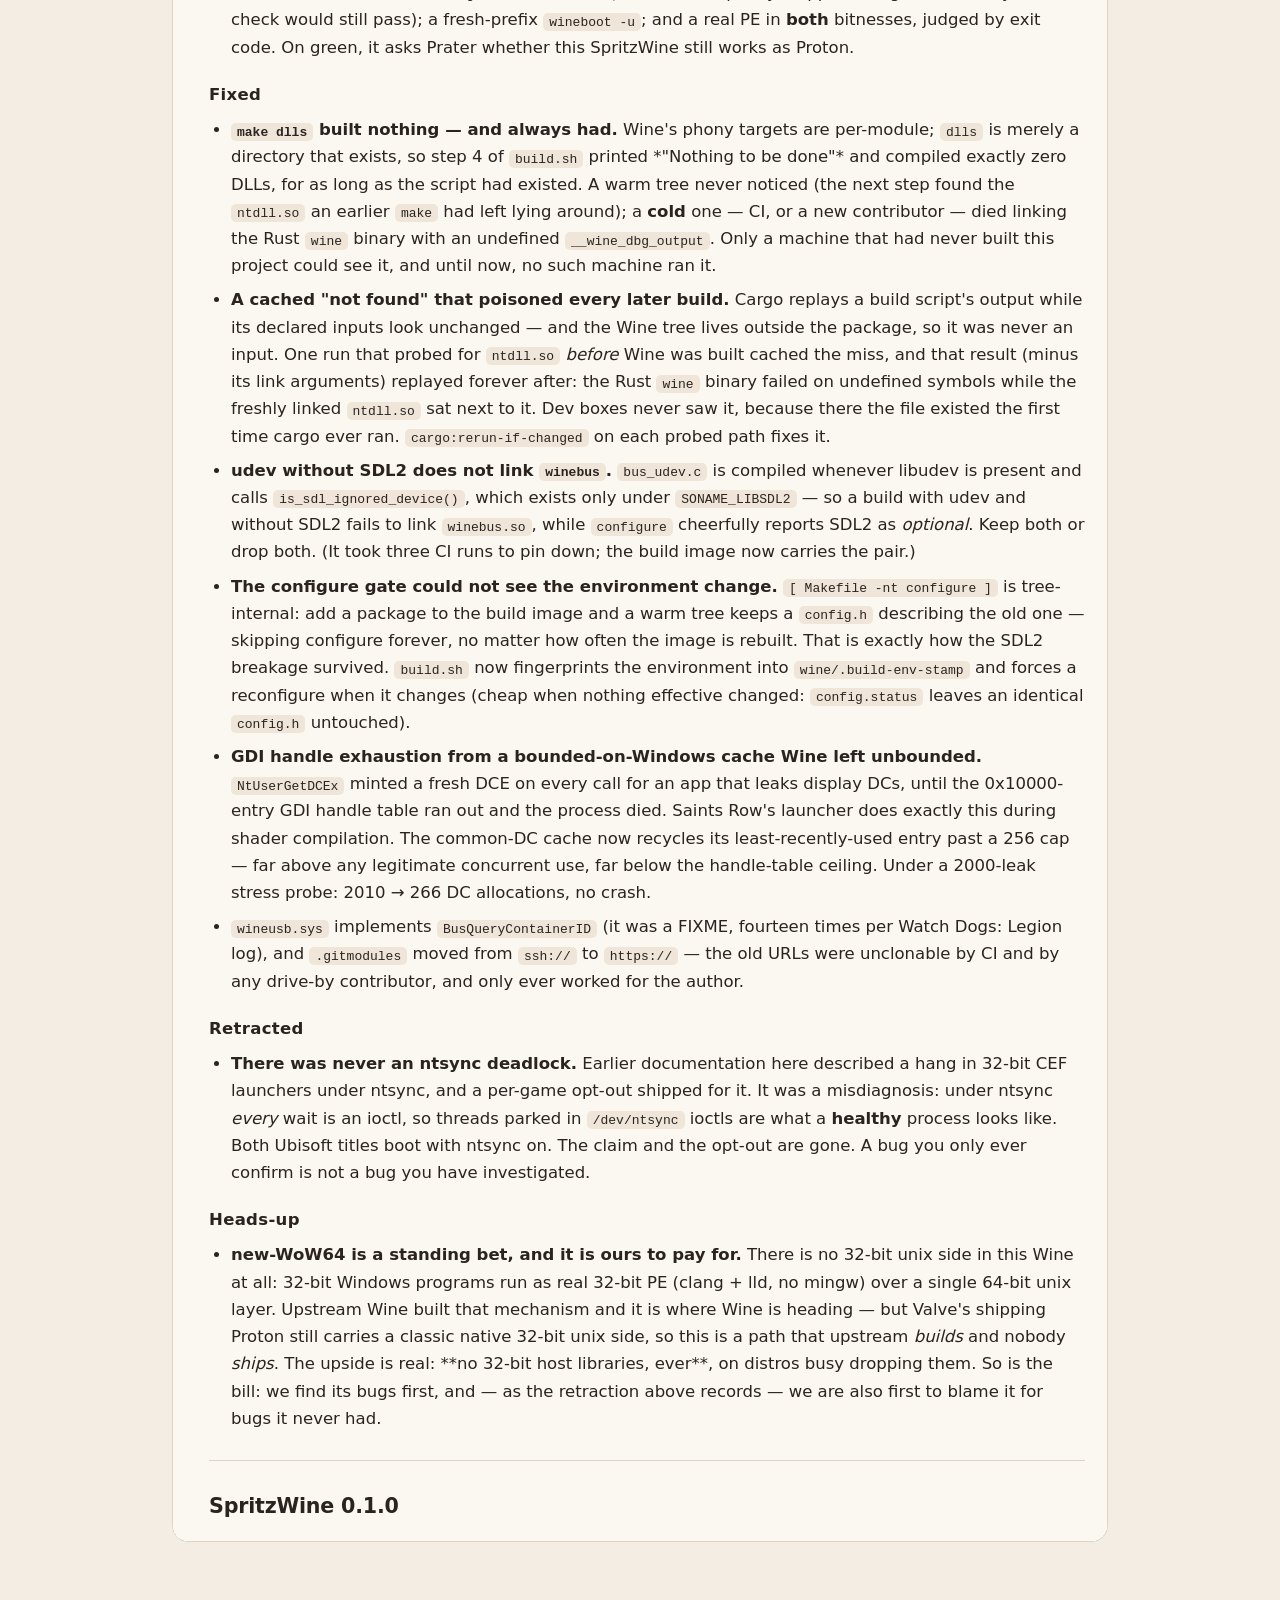
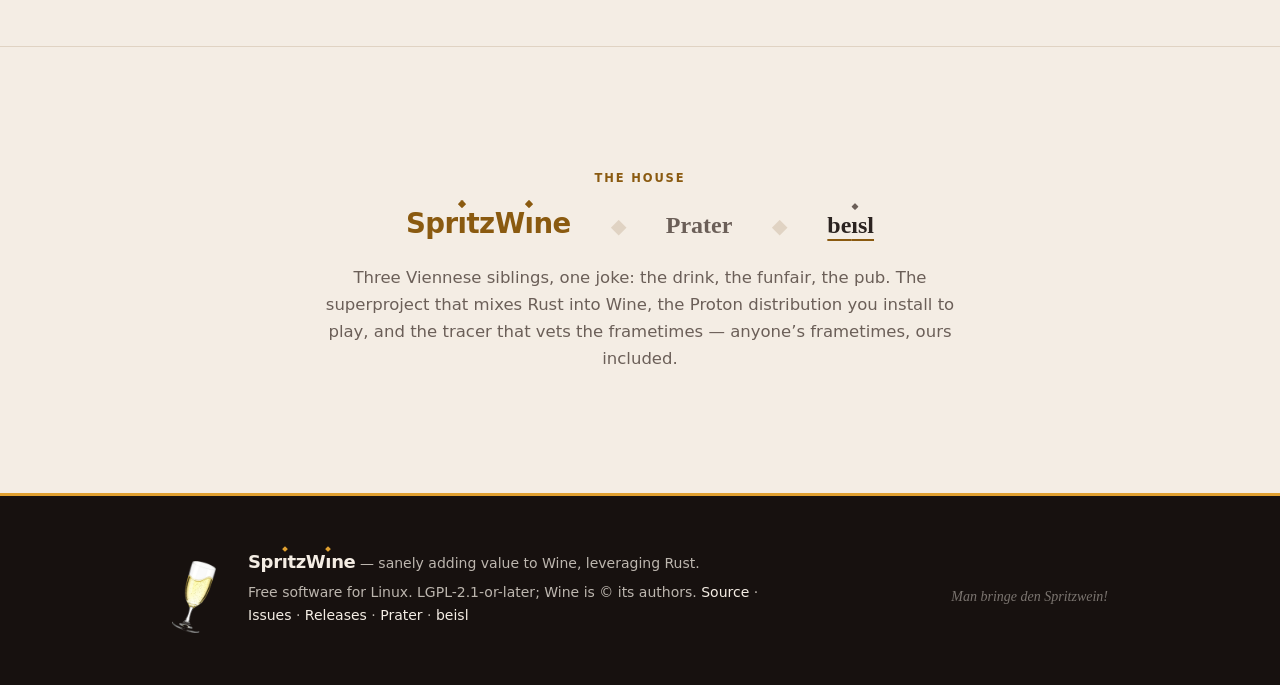
==== commit a8c5f430: "family: link the beisl sibling — ink text, gold underline" ====
--- a/index.html
+++ b/index.html
@@ -371,7 +371,7 @@
       <span class="dotsep" aria-hidden="true">◆</span>
       <span class="other">Prater</span>
       <span class="dotsep" aria-hidden="true">◆</span>
-      <span class="other sib-beisl wordmark">be<span class="i">ı<span class="tick" aria-hidden="true"></span></span>sl</span>
+      <span class="other sib-beisl wordmark"><a href="https://spritzwine.codeberg.page/beisl/" rel="external">be<span class="i">ı<span class="tick" aria-hidden="true"></span></span>sl</a></span>
     </div>
     <p class="muted">
       Three Viennese siblings, one joke: the drink, the funfair, the pub. The
--- a/assets/style.css
+++ b/assets/style.css
@@ -551,6 +551,15 @@
   --wm-tick: var(--muted);
   font-family: var(--serif); font-weight: 600; letter-spacing: normal;
 }
+/* a sibling that is a link: the name keeps its ink — only the underline
+   wears the gold. The text is a wordmark, not chrome. */
+.family .sibs a {
+  color: var(--ink);
+  text-decoration-color: var(--accent);
+  text-decoration-thickness: 1.5px;
+  text-underline-offset: 6px;
+}
+.family .sibs a:hover { text-decoration-thickness: 2.5px; }
 .family p { margin-inline: auto; margin-top: 18px; }
 
 /* ---------- footer ---------- */
